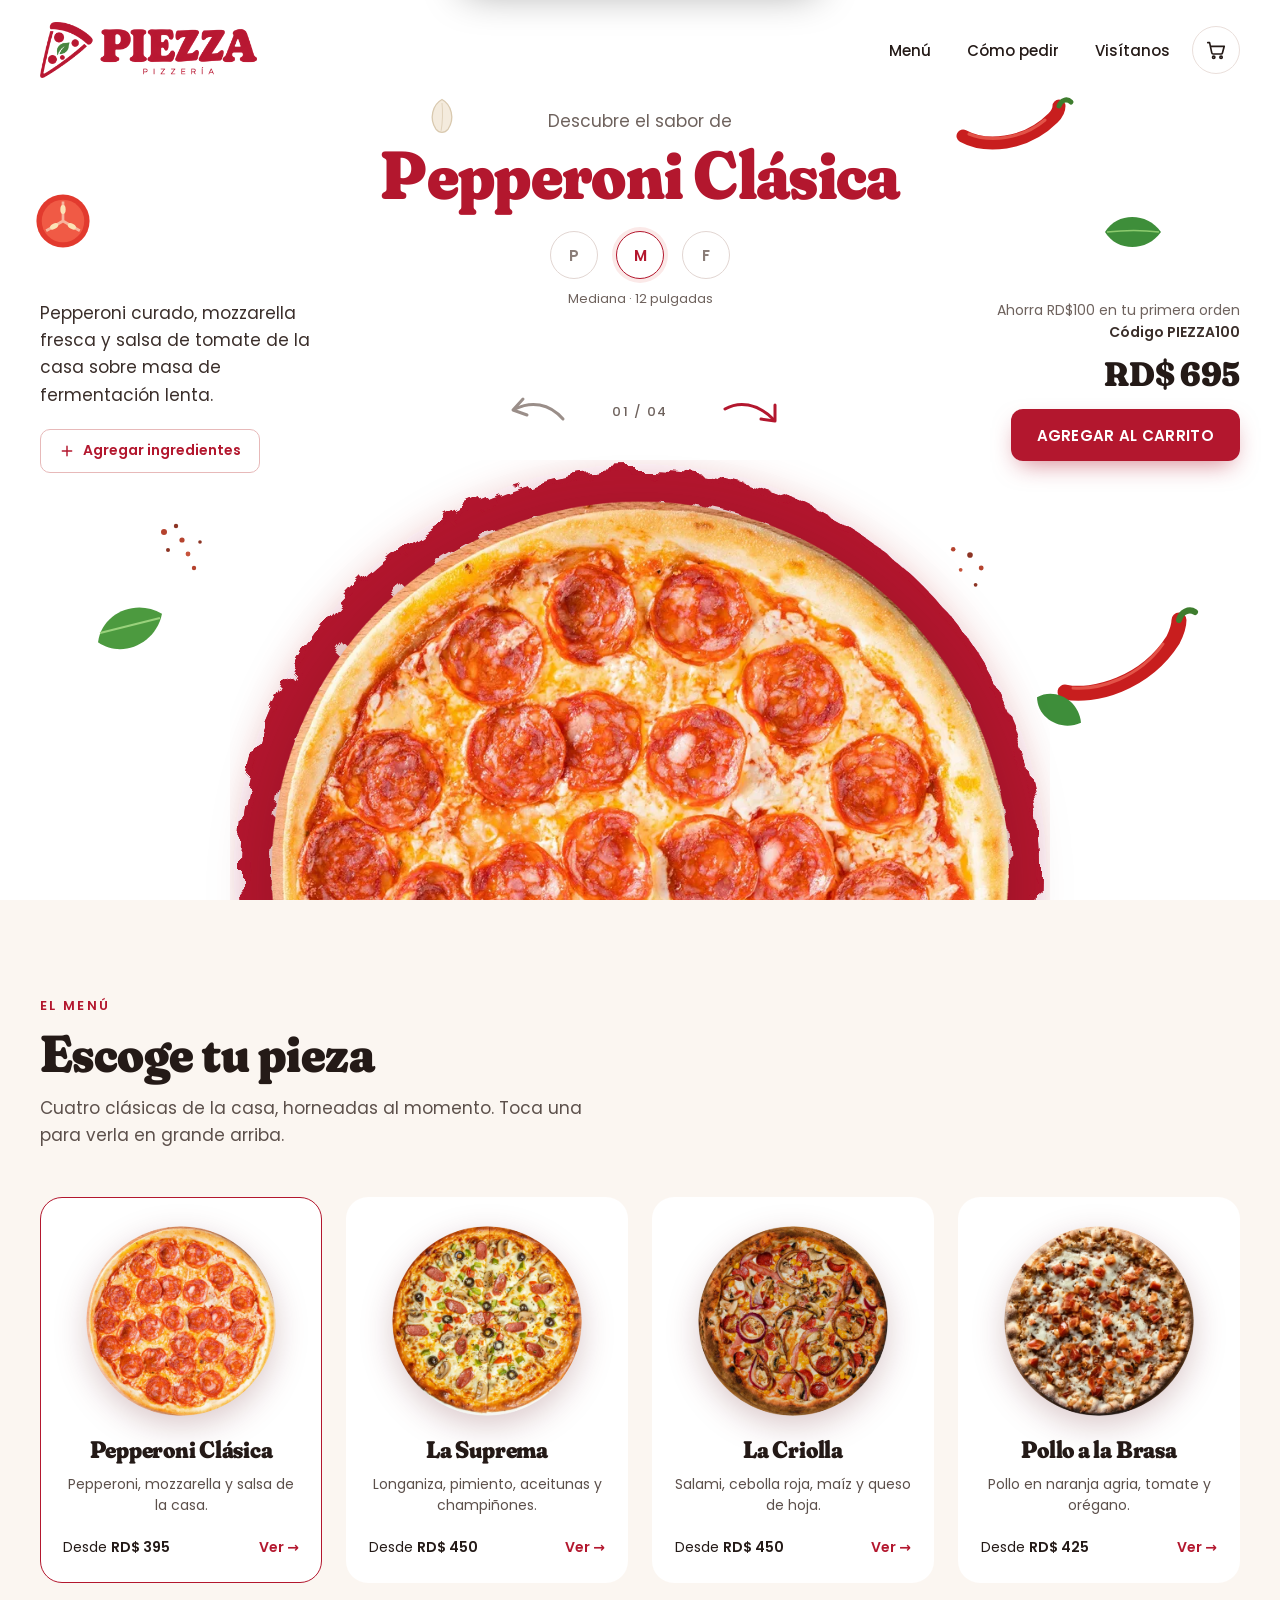
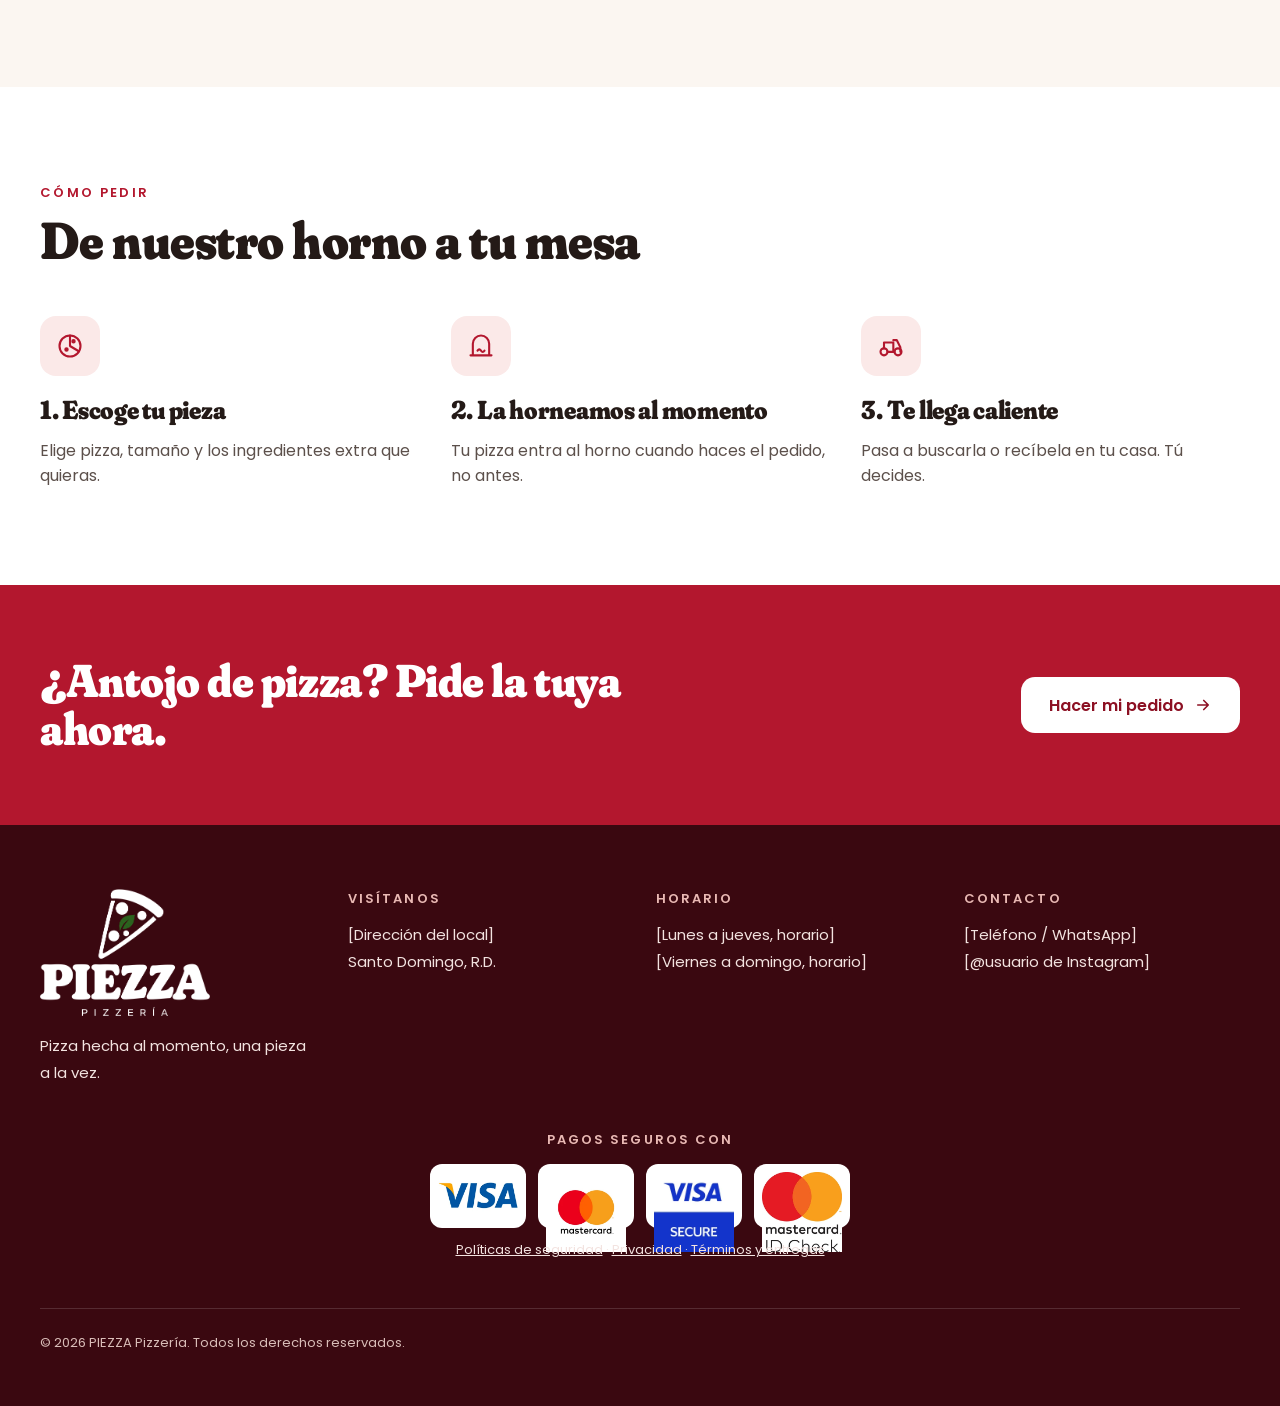
==== index.html @ 6c08af14 "Compra en línea con Pagar con Brinco, campos de AZUL, panel de ventas y páginas legales - La caja re" ====
<!doctype html>
<html lang="es">
<head>
<meta charset="utf-8">
<meta name="viewport" content="width=device-width, initial-scale=1, viewport-fit=cover">
<title>PIEZZA Pizzería — Santo Domingo</title>
<meta name="description" content="PIEZZA Pizzería: pizzas hechas al momento en Santo Domingo. Escoge tu pieza, tamaño e ingredientes y pide por WhatsApp.">
<meta name="theme-color" content="#B3172E">
<link rel="canonical" href="https://piezza.sandscap.com.do/">
<meta property="og:type" content="website">
<meta property="og:url" content="https://piezza.sandscap.com.do/">
<meta property="og:title" content="PIEZZA Pizzería">
<meta property="og:description" content="Pizza hecha al momento, una pieza a la vez.">
<meta property="og:image" content="https://piezza.sandscap.com.do/images/og.jpg">
<link rel="icon" type="image/png" href="images/favicon.png">
<link rel="apple-touch-icon" href="images/apple-touch-icon.png">
<link rel="preload" as="image" href="images/pepperoni.webp">
<link rel="preconnect" href="https://fonts.googleapis.com">
<link rel="preconnect" href="https://fonts.gstatic.com" crossorigin>
<link rel="stylesheet" href="https://fonts.googleapis.com/css2?family=Fraunces:opsz,wght,SOFT@9..144,700..900,100&family=Poppins:wght@400;500;600&display=swap">
<style>
:root{--red:#B3172E}
*{box-sizing:border-box}
html{scroll-behavior:smooth}
body{margin:0;background:#fff;font-family:Poppins,system-ui,sans-serif;color:#241A17;-webkit-font-smoothing:antialiased;overflow-x:hidden}
a{color:var(--red)}a:hover{color:#7E0E1F}
button{font-family:inherit}
:focus-visible{outline:3px solid #F2A43A;outline-offset:2px}
.disp{font-family:Fraunces,Georgia,serif;font-variation-settings:"SOFT" 100,"opsz" 144;font-weight:850;letter-spacing:-0.01em}
.wrap{max-width:1280px;margin:0 auto;padding:0 40px}
.sr{position:absolute;width:1px;height:1px;overflow:hidden;clip:rect(0 0 0 0)}

.nav{position:relative;z-index:6;display:flex;align-items:center;justify-content:space-between;gap:24px;padding:22px 40px;max-width:1360px;margin:0 auto}
.navlogo{height:56px;width:auto;display:block}
.navlinks{display:flex;align-items:center;gap:8px}
.navlink{color:#241A17;text-decoration:none;font-weight:500;font-size:15px;padding:12px 14px;border-radius:999px}
.navlink:hover{color:var(--red);background:#FBF1EE}
.cartbtn{position:relative;width:48px;height:48px;border-radius:999px;border:1px solid #EADFDB;background:#fff;display:grid;place-items:center;cursor:pointer;color:#241A17}
.cartbtn:hover{border-color:var(--red);color:var(--red)}
.badge{position:absolute;top:-4px;right:-4px;min-width:22px;height:22px;padding:0 6px;border-radius:999px;background:var(--red);color:#fff;font-size:12px;font-weight:600;display:grid;place-items:center}
.badge[hidden]{display:none}
.bump{animation:bump .35s ease}
@keyframes bump{40%{transform:scale(1.25)}}

.hero{position:relative;overflow:hidden;height:900px;background:#fff}
.hero-head{position:relative;z-index:4;text-align:center;padding-top:8px}
.kicker{margin:0;color:#6E625D;font-size:17px}
.title{margin:6px 0 0;font-size:68px;line-height:1.02;color:var(--red)}
.sizes{display:flex;justify-content:center;gap:18px;margin-top:22px}
.size{width:48px;height:48px;border-radius:999px;border:1.5px solid #E2D6D2;background:#fff;color:#8A7D78;font-weight:600;font-size:15px;cursor:pointer;transition:border-color .2s,color .2s,box-shadow .2s}
.size:hover{border-color:var(--red);color:var(--red)}
.size[aria-pressed="true"]{border-color:var(--red);color:var(--red);box-shadow:0 0 0 4px #FBE9E8}
.sizecap{margin:10px 0 0;font-size:13px;color:#6E625D}
.side{position:absolute;z-index:4;top:300px;width:300px}
.side.l{left:max(40px,calc(50% - 600px))}
.side.r{right:max(40px,calc(50% - 600px));text-align:right;display:flex;flex-direction:column;align-items:flex-end}
.desc{margin:0;font-size:17px;line-height:1.6;color:#3A2E2A}
.ghostbtn{margin-top:20px;display:inline-flex;align-items:center;gap:8px;height:44px;padding:0 18px;border-radius:10px;border:1.5px solid #E7B9B9;background:#fff;color:var(--red);font-weight:600;font-size:14px;cursor:pointer}
.ghostbtn:hover,.ghostbtn[aria-expanded="true"]{border-color:var(--red);background:#FFF7F6}
.chips{display:grid;grid-template-columns:repeat(2,max-content);gap:8px;margin-top:14px}
.chips[hidden]{display:none}
.chip{display:inline-flex;align-items:center;gap:6px;height:44px;padding:0 14px;border-radius:999px;border:1.5px solid #EADFDB;background:#fff;color:#3A2E2A;font-weight:500;font-size:13px;cursor:pointer}
.chip span{color:#6E625D}
.chip[aria-pressed="true"]{background:var(--red);border-color:var(--red);color:#fff}
.chip[aria-pressed="true"] span{color:#FFE3E3}
.promo{margin:0;font-size:14px;line-height:1.55;color:#6E625D}
.promo b{color:#3A2E2A;font-weight:600}
.price{margin:14px 0 0;font-size:34px;line-height:1;color:#241A17}
.addbtn{margin-top:18px;height:52px;padding:0 26px;border:0;border-radius:12px;background:var(--red);color:#fff;font-weight:600;font-size:15px;letter-spacing:.02em;cursor:pointer;box-shadow:0 10px 24px -8px rgba(179,23,46,.55);display:inline-flex;align-items:center;justify-content:center;gap:10px;transition:transform .15s,background .2s;min-width:220px}
.addbtn:hover{background:#9A1227;transform:translateY(-1px)}

/* one element at a time — never two layered */
.tx{transition:opacity .28s ease,transform .28s ease}
.tx.out{opacity:0;transform:translateY(-12px)}
.tx.pre{opacity:0;transform:translateY(12px);transition:none}

.stage{position:absolute;z-index:2;left:50%;bottom:0;width:820px;height:440px;transform:translateX(-50%)}
.arrows{position:absolute;z-index:5;left:50%;top:-74px;transform:translateX(-50%);display:flex;align-items:center;gap:150px}
.arrow{width:64px;height:48px;border:0;background:transparent;cursor:pointer;display:grid;place-items:center;border-radius:12px;color:#9A8E89}
.arrow.nx{color:var(--red)}
.arrow:hover{background:#FBF1EE;color:var(--red)}
.counter{position:absolute;left:50%;top:-58px;transform:translateX(-50%);margin:0;font-size:13px;letter-spacing:.12em;color:#6E625D;font-weight:500}
.wheel{position:absolute;left:0;top:0;width:820px;height:820px}
.pz{position:absolute;inset:0;transition:transform .55s cubic-bezier(.2,.85,.25,1)}
.pz.out{transition:transform .42s cubic-bezier(.55,0,.85,.35)}
.pz.out.r{transform:translateY(118%) rotate(-150deg)}
.pz.out.l{transform:translateY(118%) rotate(150deg)}
.pz.pre{transition:none}
.pz.pre.r{transform:translateY(118%) rotate(150deg)}
.pz.pre.l{transform:translateY(118%) rotate(-150deg)}
.ring{position:absolute;inset:0;width:100%;height:100%}
.pizza{position:absolute;left:4.88%;top:4.88%;width:90.24%;height:90.24%;border-radius:50%;animation:spin 90s linear infinite;filter:drop-shadow(0 18px 30px rgba(90,10,18,.28))}
@keyframes spin{to{transform:rotate(360deg)}}
.deco{position:absolute;z-index:1;pointer-events:none}

.menu{background:#FBF6F1;padding:96px 0 104px}
.eyebrow{margin:0;color:var(--red);font-weight:600;font-size:13px;letter-spacing:.18em;text-transform:uppercase}
.h2{margin:10px 0 0;font-size:52px;line-height:1.05;color:#241A17}
.lead{margin:14px 0 0;max-width:560px;font-size:17px;line-height:1.6;color:#5C504B}
.grid{display:grid;grid-template-columns:repeat(4,minmax(0,1fr));gap:24px;margin-top:48px}
.card{position:relative;display:flex;flex-direction:column;align-items:center;text-align:center;gap:10px;padding:28px 22px 24px;background:#fff;border-radius:22px;border:1.5px solid transparent;color:#241A17;cursor:pointer;font:inherit;transition:transform .25s,box-shadow .25s,border-color .25s}
.card:hover{transform:translateY(-4px);box-shadow:0 20px 40px -24px rgba(90,10,18,.35)}
.card[aria-current="true"]{border-color:var(--red)}
.card img{width:190px;height:190px;max-width:100%;border-radius:50%;filter:drop-shadow(0 10px 16px rgba(90,10,18,.22));transition:transform .6s cubic-bezier(.2,.85,.25,1)}
.card:hover img{transform:rotate(25deg)}
.cname{margin:10px 0 0;font-size:24px;line-height:1.15}
.cdesc{margin:0;font-size:14px;line-height:1.55;color:#5C504B}
.cfoot{margin-top:auto;padding-top:10px;display:flex;align-items:center;justify-content:space-between;width:100%;font-size:14px}
.cfoot b{font-weight:600}
.cgo{color:var(--red);font-weight:600}

.steps{padding:96px 0}
.stepgrid{display:grid;grid-template-columns:repeat(3,minmax(0,1fr));gap:32px;margin-top:48px}
.step{display:flex;flex-direction:column;gap:12px}
.sicon{width:60px;height:60px;border-radius:16px;background:#FBE9E8;color:var(--red);display:grid;place-items:center}
.sname{margin:6px 0 0;font-size:26px}
.stxt{margin:0;font-size:16px;line-height:1.6;color:#5C504B}

.band{background:var(--red);color:#fff;padding:72px 0}
.bandin{display:flex;align-items:center;justify-content:space-between;gap:32px;flex-wrap:wrap}
.bandt{margin:0;font-size:46px;line-height:1.05;max-width:640px}
.bandbtn{height:56px;padding:0 28px;border-radius:14px;background:#fff;color:#8C1023;font-weight:600;font-size:16px;display:inline-flex;align-items:center;gap:10px;text-decoration:none}
.bandbtn:hover{background:#FFF1EF;color:#8C1023}

.foot{background:#3A0810;color:#F3E3E0;padding:64px 0 40px}
.footgrid{display:grid;grid-template-columns:repeat(4,minmax(0,1fr));gap:32px}
.fh{margin:0 0 12px;font-size:13px;letter-spacing:.16em;text-transform:uppercase;color:#E9B9B4;font-weight:600}
.fp{margin:0;font-size:15px;line-height:1.8}
.foot a{color:#F3E3E0}.foot a:hover{color:#fff}
.legal{margin-top:48px;padding-top:24px;border-top:1px solid rgba(255,255,255,.14);font-size:13px;color:#D9BDB8}

/* cart drawer */
.scrim{position:fixed;inset:0;z-index:50;background:rgba(36,26,23,.45);opacity:0;pointer-events:none;transition:opacity .25s}
.drawer{position:fixed;z-index:51;top:0;right:0;height:100vh;height:100dvh;width:min(420px,100vw);background:#fff;display:flex;flex-direction:column;box-shadow:-20px 0 50px -20px rgba(36,26,23,.4);transform:translateX(105%);transition:transform .32s cubic-bezier(.2,.85,.25,1);visibility:hidden}
body.cart-open .scrim{opacity:1;pointer-events:auto}
body.cart-open .drawer{transform:none;visibility:visible}
body.cart-open{overflow:hidden}
.dhead{display:flex;align-items:center;justify-content:space-between;padding:22px 24px;border-bottom:1px solid #F0E6E2}
.dclose{width:44px;height:44px;border-radius:999px;border:1px solid #EADFDB;background:#fff;display:grid;place-items:center;cursor:pointer;color:#241A17}
.dclose:hover{border-color:var(--red);color:var(--red)}
.dempty{flex:1;display:flex;flex-direction:column;align-items:center;justify-content:center;gap:10px;text-align:center;padding:24px}
.dlist{flex:1;overflow-y:auto;padding:8px 24px}
.ditem{display:flex;gap:14px;align-items:flex-start;padding:16px 0;border-bottom:1px solid #F0E6E2}
.ditem img{width:72px;height:72px;border-radius:50%;flex:none}
.qty{display:inline-flex;align-items:center;border:1.5px solid #EADFDB;border-radius:999px}
.qty button{width:44px;height:40px;border:0;background:transparent;font-weight:600;font-size:18px;color:#241A17;cursor:pointer}
.qty button:hover{color:var(--red)}
.qty span{min-width:20px;text-align:center;font-weight:600}
.dfoot{padding:20px 24px calc(24px + env(safe-area-inset-bottom));border-top:1px solid #F0E6E2;display:flex;flex-direction:column;gap:14px}
.wabtn{height:54px;border-radius:12px;background:#1E8E4E;color:#fff;display:flex;align-items:center;justify-content:center;gap:10px;font-weight:600;font-size:16px;text-decoration:none}
.wabtn:hover{background:#177540;color:#fff}
.dclear{height:44px;border:0;background:transparent;color:#6E625D;font-weight:500;font-size:14px;cursor:pointer;text-decoration:underline}
.dclear:hover{color:var(--red)}
[hidden]{display:none !important}

@media (max-width:1100px){.side{width:250px}.title{font-size:56px}.arrows{gap:110px}}
@media (max-width:900px){
.nav{padding:16px 20px}.navlogo{height:44px}
.navlinks .navlink{display:none}
.wrap{padding:0 20px}
.hero{height:auto}
.title{font-size:44px}
.side{position:static;width:auto;max-width:520px;margin:28px auto 0;padding:0 20px;text-align:center}
.side.r{align-items:center;text-align:center}
.chips{justify-content:center}
.stage{position:relative;left:auto;transform:none;margin:96px auto 0;width:min(820px,100vw);height:calc(min(820px,100vw) / 2)}
.wheel{width:min(820px,100vw);height:min(820px,100vw)}
.arrows{gap:90px;top:-70px}
.deco.hide-sm{display:none}
.grid{grid-template-columns:repeat(2,minmax(0,1fr))}
.stepgrid{grid-template-columns:minmax(0,1fr)}
.footgrid{grid-template-columns:repeat(2,minmax(0,1fr))}
.h2{font-size:40px}.bandt{font-size:34px}
}
@media (max-width:560px){.grid,.footgrid{grid-template-columns:minmax(0,1fr)}.title{font-size:38px}}
/* Phone menu + hero order: name, sizes, whole pizza, then description and price */
.menubtn{display:none}
@media (max-width:900px){
.menubtn{display:grid;place-items:center;width:48px;height:48px;border-radius:999px;border:1px solid #EADFDB;background:#fff;color:#241A17;cursor:pointer}
.menubtn:hover{border-color:var(--red);color:var(--red)}
.navlinks{gap:10px}
.mnav{position:absolute;left:16px;right:16px;top:calc(100% - 4px);z-index:20;background:#fff;border:1px solid #EADFDB;border-radius:18px;box-shadow:0 18px 40px rgba(90,10,18,.16);padding:8px;display:flex;flex-direction:column}
.mnav a{display:flex;align-items:center;min-height:52px;padding:0 16px;border-radius:12px;color:#241A17;text-decoration:none;font-weight:500;font-size:17px}
.mnav a:hover{background:#FBF1EE;color:var(--red)}
.hero{display:flex;flex-direction:column;padding-bottom:40px}
.nav{order:0;position:relative}
.hero-head{order:1}
.stage{order:2;width:min(440px,calc(100vw - 32px));height:auto;margin:84px auto 0}
.stage .wheel{position:relative;left:auto;top:auto;transform:none;width:100%;height:auto;aspect-ratio:1/1;overflow:hidden;border-radius:50%}
.side.l{order:3}
.side.r{order:4;margin-top:18px}
.addbtn,.ghostbtn{width:100%;max-width:360px;min-height:52px;justify-content:center}
.size{width:52px;height:52px}
}
@media (prefers-reduced-motion:reduce){.pizza{animation:none}.pz,.tx,.drawer,.scrim{transition:none}}
</style>
<script src="/track.js"></script>
<link rel="stylesheet" href="/checkout.css">
<style>
.paysafe{margin-top:44px}
.paybadges{display:flex;justify-content:center;flex-wrap:wrap;gap:12px}
.paybadges span{width:96px;height:64px;background:#fff;border-radius:12px;display:grid;place-items:center;padding:8px}
.paybadges img{max-width:100%;max-height:100%;width:auto;height:auto;object-fit:contain}
</style>
</head>
<body>

<section id="inicio" class="hero" aria-label="Pizza destacada">
<header class="nav">
<a href="#inicio"><img class="navlogo" src="images/piezza-horizontal.png" alt="PIEZZA Pizzería, inicio" width="216" height="56"></a>
<nav class="navlinks" aria-label="Principal">
<a class="navlink" href="#menu">Menú</a>
<a class="navlink" href="#como">Cómo pedir</a>
<a class="navlink" href="#visitanos">Visítanos</a>
<button class="cartbtn" id="cartBtn" type="button" aria-label="Abrir carrito, 0 artículos" aria-controls="drawer" aria-expanded="false">
<svg width="22" height="22" viewBox="0 0 24 24" fill="none" stroke="currentColor" stroke-width="1.8" stroke-linecap="round" stroke-linejoin="round" aria-hidden="true"><path d="M3 4h2l2.4 11.2a1.5 1.5 0 0 0 1.5 1.2h8.6a1.5 1.5 0 0 0 1.5-1.1L21 8H6.2"/><circle cx="9.5" cy="20" r="1.3"/><circle cx="17.5" cy="20" r="1.3"/></svg>
<span class="badge" id="badge" hidden>0</span>
</button>
<button class="menubtn" id="menuBtn" type="button" aria-label="Abrir menú" aria-expanded="false" aria-controls="mnav">
<svg id="menuIco" width="22" height="22" viewBox="0 0 24 24" fill="none" stroke="currentColor" stroke-width="2" stroke-linecap="round" aria-hidden="true"><path d="M4 7h16M4 12h16M4 17h16"/></svg>
</button>
</nav>
<nav class="mnav" id="mnav" aria-label="Menú del celular" hidden>
<a href="#menu">Menú</a>
<a href="#como">Cómo pedir</a>
<a href="#visitanos">Visítanos</a>
</nav>
</header>

<svg class="deco hide-sm" style="left:2.5%;top:190px;width:62px;height:62px" viewBox="0 0 70 70" aria-hidden="true"><circle cx="35" cy="35" r="30" fill="#E23A2E"/><circle cx="35" cy="35" r="24" fill="#F05A45"/><path d="M35 35 L35 13 M35 35 L54 46 M35 35 L16 46" stroke="#F7B59E" stroke-width="3"/><ellipse cx="35" cy="22" rx="3" ry="5" fill="#FBE3B6"/><ellipse cx="45" cy="41" rx="3" ry="5" fill="#FBE3B6" transform="rotate(120 45 41)"/><ellipse cx="25" cy="41" rx="3" ry="5" fill="#FBE3B6" transform="rotate(240 25 41)"/></svg>
<svg class="deco hide-sm" style="left:33%;top:96px;width:40px;height:40px" viewBox="0 0 46 46" aria-hidden="true"><path d="M23 4 C34 10 38 26 30 38 C26 43 20 43 16 38 C8 26 12 10 23 4 Z" fill="#F4EBDD" stroke="#D9C9AF" stroke-width="1.5"/><path d="M23 8 C24 18 24 28 22 40" stroke="#E1D3BC" stroke-width="1.2" fill="none"/></svg>
<svg class="deco hide-sm" style="right:16%;top:96px;width:120px;height:60px" viewBox="0 0 120 60" aria-hidden="true"><path d="M8 40 C30 52 70 50 98 22 C102 18 104 14 104 10" stroke="#C81E1E" stroke-width="13" stroke-linecap="round" fill="none"/><path d="M14 38 C34 46 66 44 90 24" stroke="#F06A5A" stroke-width="3" stroke-linecap="round" fill="none" opacity=".7"/><path d="M104 10 C106 4 112 2 116 6" stroke="#3E7D2E" stroke-width="5" stroke-linecap="round" fill="none"/></svg>
<svg class="deco hide-sm" style="right:9%;top:210px;width:64px;height:44px" viewBox="0 0 64 44" aria-hidden="true"><path d="M4 22 C16 2 46 2 60 22 C46 42 16 42 4 22 Z" fill="#3E8E3A"/><path d="M6 22 C24 20 42 20 58 22" stroke="#8CCB6E" stroke-width="1.6" fill="none"/></svg>
<svg class="deco hide-sm" style="left:7%;top:600px;width:80px;height:56px" viewBox="0 0 64 44" aria-hidden="true"><path d="M4 22 C16 2 46 2 60 22 C46 42 16 42 4 22 Z" fill="#4C9A3F" transform="rotate(-24 32 22)"/><path d="M8 26 C24 22 40 18 56 14" stroke="#9AD27C" stroke-width="1.6" fill="none"/></svg>
<svg class="deco hide-sm" style="left:12%;top:520px;width:60px;height:60px" viewBox="0 0 60 60" aria-hidden="true"><circle cx="10" cy="12" r="3" fill="#B5432E"/><circle cx="22" cy="6" r="2.2" fill="#8C3424"/><circle cx="28" cy="20" r="2.6" fill="#B5432E"/><circle cx="14" cy="30" r="2" fill="#8C3424"/><circle cx="34" cy="34" r="2.4" fill="#C7533B"/><circle cx="46" cy="22" r="1.8" fill="#8C3424"/><circle cx="40" cy="48" r="2.2" fill="#B5432E"/></svg>
<svg class="deco hide-sm" style="right:6%;top:600px;width:150px;height:110px" viewBox="0 0 150 110" aria-hidden="true"><path d="M12 92 C40 98 92 84 120 40 C124 32 126 26 126 20" stroke="#C81E1E" stroke-width="15" stroke-linecap="round" fill="none"/><path d="M20 88 C46 90 86 78 110 44" stroke="#F06A5A" stroke-width="3" stroke-linecap="round" fill="none" opacity=".7"/><path d="M126 20 C128 12 136 8 142 12" stroke="#3E7D2E" stroke-width="6" stroke-linecap="round" fill="none"/></svg>
<svg class="deco hide-sm" style="right:15%;top:690px;width:58px;height:40px" viewBox="0 0 64 44" aria-hidden="true"><path d="M4 22 C16 2 46 2 60 22 C46 42 16 42 4 22 Z" fill="#3E8E3A" transform="rotate(30 32 22)"/></svg>
<svg class="deco hide-sm" style="right:22%;top:540px;width:56px;height:56px" viewBox="0 0 60 60" aria-hidden="true"><circle cx="12" cy="10" r="2.4" fill="#B5432E"/><circle cx="30" cy="16" r="3" fill="#8C3424"/><circle cx="20" cy="32" r="2" fill="#C7533B"/><circle cx="42" cy="30" r="2.6" fill="#B5432E"/><circle cx="36" cy="48" r="2" fill="#8C3424"/></svg>

<div class="hero-head">
<div class="tx" data-tx>
<p class="kicker">Descubre el sabor de</p>
<h1 class="title disp" id="pzName">Pepperoni Clásica</h1>
</div>
<div class="sizes" role="group" aria-label="Tamaño" id="sizes"></div>
<p class="sizecap" id="sizeCap">Mediana · 12 pulgadas</p>
</div>

<div class="side l">
<div class="tx" data-tx><p class="desc" id="pzDesc"></p></div>
<button class="ghostbtn" id="extrasBtn" type="button" aria-expanded="false" aria-controls="chips">
<svg width="16" height="16" viewBox="0 0 24 24" fill="none" stroke="currentColor" stroke-width="2.2" stroke-linecap="round" aria-hidden="true"><path d="M12 5v14M5 12h14"/></svg>
Agregar ingredientes
</button>
<div class="chips" id="chips" hidden></div>
</div>

<div class="side r">
<div class="tx" data-tx><p class="promo"><span id="pzPromo"></span><br><b>Código <span id="pzCode"></span></b></p></div>
<p class="price disp" id="price" aria-live="polite">RD$ 695</p>
<button class="addbtn" id="addBtn" type="button">AGREGAR AL CARRITO</button>
</div>

<div class="stage">
<div class="arrows">
<button class="arrow" id="prevBtn" type="button" aria-label="Pizza anterior"><svg width="60" height="34" viewBox="0 0 60 34" fill="none" aria-hidden="true"><path d="M56 26 C42 10 24 8 8 16" stroke="currentColor" stroke-width="3" stroke-linecap="round"/><path d="M16 6 L6 17 L20 22" stroke="currentColor" stroke-width="3" stroke-linecap="round" stroke-linejoin="round"/></svg></button>
<button class="arrow nx" id="nextBtn" type="button" aria-label="Pizza siguiente"><svg width="60" height="34" viewBox="0 0 60 34" fill="none" aria-hidden="true"><path d="M4 16 C18 8 36 10 52 26" stroke="currentColor" stroke-width="3" stroke-linecap="round"/><path d="M54 12 L54 28 L40 26" stroke="currentColor" stroke-width="3" stroke-linecap="round" stroke-linejoin="round"/></svg></button>
</div>
<p class="counter" id="counter" aria-live="polite">01 / 04</p>
<div class="wheel">
<div class="pz" id="pz">
<svg class="ring" viewBox="0 0 820 820" aria-hidden="true">
<defs>
<filter id="brush" x="-10%" y="-10%" width="120%" height="120%"><feTurbulence type="fractalNoise" baseFrequency="0.035" numOctaves="3" seed="7"/><feDisplacementMap in="SourceGraphic" scale="22"/></filter>
<filter id="glow" x="-20%" y="-20%" width="140%" height="140%"><feGaussianBlur stdDeviation="22"/></filter>
</defs>
<circle cx="410" cy="410" r="372" fill="none" stroke="#B3172E" stroke-opacity=".28" stroke-width="40" filter="url(#glow)"/>
<circle cx="410" cy="410" r="384" fill="none" stroke="#B3172E" stroke-width="34" filter="url(#brush)"/>
<circle cx="410" cy="410" r="398" fill="none" stroke="#B3172E" stroke-width="6" stroke-dasharray="40 26 120 30 70 22" filter="url(#brush)" opacity=".85"/>
</svg>
<img class="pizza" id="pzImg" src="images/pepperoni.webp" alt="" width="900" height="900" fetchpriority="high">
</div>
</div>
</div>
</section>

<section id="menu" class="menu" aria-labelledby="menu-h">
<div class="wrap">
<p class="eyebrow">El menú</p>
<h2 id="menu-h" class="h2 disp">Escoge tu pieza</h2>
<p class="lead">Cuatro clásicas de la casa, horneadas al momento. Toca una para verla en grande arriba.</p>
<div class="grid" id="cards"></div>
</div>
</section>

<section id="como" class="steps" aria-labelledby="como-h">
<div class="wrap">
<p class="eyebrow">Cómo pedir</p>
<h2 id="como-h" class="h2 disp">De nuestro horno a tu mesa</h2>
<div class="stepgrid">
<div class="step"><div class="sicon"><svg width="28" height="28" viewBox="0 0 24 24" fill="none" stroke="currentColor" stroke-width="1.8" stroke-linecap="round" stroke-linejoin="round" aria-hidden="true"><circle cx="12" cy="12" r="9"/><path d="M12 12 L12 3 M12 12 L19.5 16.5"/><circle cx="9" cy="15" r="1"/><circle cx="15" cy="8" r="1"/></svg></div><h3 class="sname disp">1. Escoge tu pieza</h3><p class="stxt">Elige pizza, tamaño y los ingredientes extra que quieras.</p></div>
<div class="step"><div class="sicon"><svg width="28" height="28" viewBox="0 0 24 24" fill="none" stroke="currentColor" stroke-width="1.8" stroke-linecap="round" stroke-linejoin="round" aria-hidden="true"><path d="M3 20h18M5 20V10a7 7 0 0 1 14 0v10"/><path d="M9 16c1-1.5 2-1.5 3 0s2 1.5 3 0"/></svg></div><h3 class="sname disp">2. La horneamos al momento</h3><p class="stxt">Tu pizza entra al horno cuando haces el pedido, no antes.</p></div>
<div class="step"><div class="sicon"><svg width="28" height="28" viewBox="0 0 24 24" fill="none" stroke="currentColor" stroke-width="1.8" stroke-linecap="round" stroke-linejoin="round" aria-hidden="true"><circle cx="6" cy="17" r="3"/><circle cx="18" cy="17" r="3"/><path d="M9 17h6M14 7h3l3 6v4M6 14V9h8v8"/></svg></div><h3 class="sname disp">3. Te llega caliente</h3><p class="stxt">Pasa a buscarla o recíbela en tu casa. Tú decides.</p></div>
</div>
</div>
</section>

<section class="band" aria-label="Pedir ahora">
<div class="wrap bandin">
<h2 class="bandt disp">¿Antojo de pizza? Pide la tuya ahora.</h2>
<a class="bandbtn" href="#inicio">Hacer mi pedido <svg width="18" height="18" viewBox="0 0 24 24" fill="none" stroke="currentColor" stroke-width="2.2" stroke-linecap="round" stroke-linejoin="round" aria-hidden="true"><path d="M5 12h14M13 6l6 6-6 6"/></svg></a>
</div>
</section>

<footer id="visitanos" class="foot">
<div class="wrap">
<div class="footgrid">
<div><img src="images/piezza-logo-white.png" alt="PIEZZA Pizzería" width="170" height="127" style="display:block;height:auto"><p class="fp" style="margin-top:16px">Pizza hecha al momento, una pieza a la vez.</p></div>
<div><p class="fh">Visítanos</p><p class="fp">[Dirección del local]<br>Santo Domingo, R.D.</p></div>
<div><p class="fh">Horario</p><p class="fp">[Lunes a jueves, horario]<br>[Viernes a domingo, horario]</p></div>
<div><p class="fh">Contacto</p><p class="fp">[Teléfono / WhatsApp]<br>[@usuario de Instagram]</p></div>
</div>
<div class="paysafe">
<p class="fh" style="text-align:center;margin:0 0 14px">Pagos seguros con</p>
<div class="paybadges">
<span><img src="images/pagos/visa.webp" alt="Visa" width="300" height="169"></span>
<span><img src="images/pagos/mastercard.webp" alt="Mastercard" width="300" height="300"></span>
<span><img src="images/pagos/visa-secure.webp" alt="Visa Secure" width="198" height="198"></span>
<span><img src="images/pagos/mastercard-id-check.webp" alt="Mastercard ID Check" width="299" height="300"></span>
</div>
<p style="text-align:center;margin:12px 0 0;font-size:13px"><a href="/seguridad/">Políticas de seguridad</a> · <a href="/privacidad/">Privacidad</a> · <a href="/terminos/">Términos y entregas</a></p>
</div>
<p class="legal">© 2026 PIEZZA Pizzería. Todos los derechos reservados.</p>
</div>
</footer>

<div class="scrim" id="scrim"></div>
<aside class="drawer" id="drawer" role="dialog" aria-modal="true" aria-labelledby="drawer-h">
<div class="dhead">
<h2 class="disp" id="drawer-h" style="margin:0;font-size:30px">Tu carrito</h2>
<button class="dclose" id="closeBtn" type="button" aria-label="Cerrar carrito"><svg width="20" height="20" viewBox="0 0 24 24" fill="none" stroke="currentColor" stroke-width="2.2" stroke-linecap="round" aria-hidden="true"><path d="M6 6l12 12M18 6L6 18"/></svg></button>
</div>
<div class="dempty" id="dEmpty">
<svg width="56" height="56" viewBox="0 0 24 24" fill="none" stroke="#C9B9B3" stroke-width="1.4" stroke-linecap="round" stroke-linejoin="round" aria-hidden="true"><path d="M3 4h2l2.4 11.2a1.5 1.5 0 0 0 1.5 1.2h8.6a1.5 1.5 0 0 0 1.5-1.1L21 8H6.2"/><circle cx="9.5" cy="20" r="1.3"/><circle cx="17.5" cy="20" r="1.3"/></svg>
<p style="margin:0;font-size:17px;font-weight:600">Tu carrito está vacío</p>
<p style="margin:0;font-size:14px;color:#6E625D">Escoge una pizza y dale a "Agregar al carrito".</p>
<button class="addbtn" type="button" data-close>VER PIZZAS</button>
</div>
<div class="dlist" id="dList" hidden></div>
<div class="dfoot" id="dFoot" hidden>
<div style="display:flex;justify-content:space-between;align-items:baseline"><span style="font-size:15px;color:#5C504B">Total</span><span class="disp" style="font-size:32px" id="dTotal">RD$ 0</span></div>
<button class="wabtn" id="goCheckout" type="button" style="background:var(--red);border:0;cursor:pointer;font-family:inherit">
Finalizar pedido
<svg width="18" height="18" viewBox="0 0 24 24" fill="none" stroke="currentColor" stroke-width="2.2" stroke-linecap="round" stroke-linejoin="round" aria-hidden="true"><path d="M5 12h14M13 6l6 6-6 6"/></svg>
</button>
<button class="dclear" id="clearBtn" type="button">Vaciar carrito</button>
</div>
</aside>

<script>
(function(){
  var PZ = [
    {name:'Pepperoni Clásica', img:'images/pepperoni.webp', alt:'Pizza de pepperoni vista desde arriba',
     desc:'Pepperoni curado, mozzarella fresca y salsa de tomate de la casa sobre masa de fermentación lenta.',
     short:'Pepperoni, mozzarella y salsa de la casa.', promo:'Ahorra RD$100 en tu primera orden', code:'PIEZZA100', prices:[395,695,995]},
    {name:'La Suprema', img:'images/suprema.webp', alt:'Pizza suprema con aceitunas, pimiento y champiñones',
     desc:'Longaniza, pimiento verde, aceitunas negras, champiñones y mozzarella gratinada.',
     short:'Longaniza, pimiento, aceitunas y champiñones.', promo:'Martes de 2x1 en tamaño mediano', code:'MARTES2X1', prices:[450,795,1095]},
    {name:'La Criolla', img:'images/criolla.webp', alt:'Pizza con salami, cebolla roja y maíz',
     desc:'Salami dominicano, cebolla roja, maíz dulce, jamón y un toque de queso de hoja.',
     short:'Salami, cebolla roja, maíz y queso de hoja.', promo:'Lleva una Criolla familiar y el refresco va por la casa', code:'CRIOLLA', prices:[450,795,1095]},
    {name:'Pollo a la Brasa', img:'images/pollo.webp', alt:'Pizza de pollo con tomate',
     desc:'Pollo marinado en naranja agria, tomate, cebolla y orégano dominicano.',
     short:'Pollo en naranja agria, tomate y orégano.', promo:'RD$80 de descuento pidiendo por la web', code:'WEB80', prices:[425,750,1050]}
  ];
  var SIZES = [{s:'P',label:'Personal',cap:'Personal · 8 pulgadas'},{s:'M',label:'Mediana',cap:'Mediana · 12 pulgadas'},{s:'F',label:'Familiar',cap:'Familiar · 16 pulgadas'}];
  var EXTRAS = [{id:'queso',name:'Extra queso',price:75},{id:'champ',name:'Champiñones',price:60},{id:'jala',name:'Jalapeño',price:50},{id:'toci',name:'Tocineta',price:90}];

  var st = {i:0, size:1, ex:{}, cart:[], busy:false};
  try { var saved = JSON.parse(localStorage.getItem('piezza-cart')||'[]'); if (Array.isArray(saved)) st.cart = saved; } catch(e){}

  var $ = function(id){ return document.getElementById(id); };
  var fmt = function(n){ return 'RD$ ' + n.toLocaleString('es-DO'); };
  var esc = function(s){ return String(s).replace(/[&<>"]/g, function(c){ return {'&':'&amp;','<':'&lt;','>':'&gt;','"':'&quot;'}[c]; }); };
  var reduce = window.matchMedia && matchMedia('(prefers-reduced-motion: reduce)').matches;
  // preload all pizzas so swaps never show a blank frame
  PZ.forEach(function(p){ var im = new Image(); im.src = p.img; });

  function extrasSum(){ return EXTRAS.reduce(function(a,e){ return a + (st.ex[e.id] ? e.price : 0); }, 0); }
  function unitPrice(){ return PZ[st.i].prices[st.size] + extrasSum(); }

  function renderPizzaText(){
    var p = PZ[st.i];
    $('pzName').textContent = p.name;
    $('pzDesc').textContent = p.desc;
    $('pzPromo').textContent = p.promo;
    $('pzCode').textContent = p.code;
    $('pzImg').src = p.img; $('pzImg').alt = p.alt;
    $('counter').textContent = String(st.i+1).padStart(2,'0') + ' / ' + String(PZ.length).padStart(2,'0');
    document.querySelectorAll('.card').forEach(function(c,j){ c.setAttribute('aria-current', j===st.i ? 'true' : 'false'); });
  }
  function renderPrice(){ $('price').textContent = fmt(unitPrice()); }
  function renderSizes(){
    $('sizes').innerHTML = SIZES.map(function(z,k){
      return '<button class="size" type="button" data-size="'+k+'" aria-label="'+z.label+'" aria-pressed="'+(k===st.size)+'">'+z.s+'</button>';
    }).join('');
    $('sizeCap').textContent = SIZES[st.size].cap;
  }
  function renderChips(){
    $('chips').innerHTML = EXTRAS.map(function(e){
      return '<button class="chip" type="button" data-ex="'+e.id+'" aria-pressed="'+(!!st.ex[e.id])+'">'+e.name+' <span>+RD$ '+e.price+'</span></button>';
    }).join('');
  }
  function renderCards(){
    $('cards').innerHTML = PZ.map(function(p,j){
      return '<button class="card" type="button" data-pick="'+j+'" aria-current="'+(j===st.i)+'">'+
        '<img src="'+p.img+'" alt="'+esc(p.alt)+'" width="190" height="190" loading="lazy">'+
        '<h3 class="cname disp">'+esc(p.name)+'</h3><p class="cdesc">'+esc(p.short)+'</p>'+
        '<span class="cfoot"><span>Desde <b>'+fmt(p.prices[0])+'</b></span><span class="cgo">Ver →</span></span></button>';
    }).join('');
  }

  function goTo(target, dir){
    if (st.busy || target === st.i) return;
    var tx = document.querySelectorAll('[data-tx]'), pz = $('pz'), side = dir > 0 ? 'r' : 'l';
    if (reduce){ st.i = target; renderPizzaText(); renderPrice(); return; }
    st.busy = true;
    tx.forEach(function(el){ el.classList.add('out'); });
    pz.classList.remove('l','r'); pz.classList.add('out', side);
    setTimeout(function(){
      st.i = target; renderPizzaText(); renderPrice();
      tx.forEach(function(el){ el.classList.remove('out'); el.classList.add('pre'); });
      pz.classList.remove('out'); pz.classList.add('pre');
      void pz.offsetWidth; // fuerza el punto de partida antes de entrar
      tx.forEach(function(el){ el.classList.remove('pre'); });
      pz.classList.remove('pre');
      setTimeout(function(){ pz.classList.remove('l','r'); st.busy = false; }, 560);
    }, 430);
  }
  function step(d){ goTo((st.i + d + PZ.length) % PZ.length, d); }

  // ---- carrito ----
  function save(){ try { localStorage.setItem('piezza-cart', JSON.stringify(st.cart)); } catch(e){} }
  function renderCart(){
    var count = st.cart.reduce(function(a,c){ return a + c.qty; }, 0);
    var total = st.cart.reduce(function(a,c){ return a + c.qty*c.unit; }, 0);
    var b = $('badge'); b.textContent = count; b.hidden = count === 0;
    $('cartBtn').setAttribute('aria-label', 'Abrir carrito, ' + count + (count === 1 ? ' artículo' : ' artículos'));
    var empty = st.cart.length === 0;
    $('dEmpty').hidden = !empty; $('dList').hidden = empty; $('dFoot').hidden = empty;
    $('dList').innerHTML = st.cart.map(function(c){
      return '<div class="ditem"><img src="'+c.img+'" alt=""><div style="flex:1 1 auto;min-width:0;display:flex;flex-direction:column;gap:4px">'+
        '<p style="margin:0;font-weight:600;font-size:15px">'+esc(c.name)+'</p><p style="margin:0;font-size:13px;color:#6E625D">'+esc(c.detail)+'</p>'+
        '<div style="display:flex;align-items:center;justify-content:space-between;gap:8px;margin-top:6px">'+
        '<div class="qty"><button type="button" data-q="-1" data-key="'+c.key+'" aria-label="Quitar uno">−</button><span>'+c.qty+'</span>'+
        '<button type="button" data-q="1" data-key="'+c.key+'" aria-label="Agregar uno">+</button></div>'+
        '<span style="font-weight:600">'+fmt(c.unit*c.qty)+'</span></div></div></div>';
    }).join('');
    $('dTotal').textContent = fmt(total);
  }
  // La caja (checkout.js) usa esto para leer el pedido y vaciarlo al confirmar el pago
  window.PZCart = {
    items: function(){ return st.cart.map(function(c){ return {name:c.name, detail:c.detail, qty:c.qty, unit:c.unit, img:c.img}; }); },
    total: function(){ return st.cart.reduce(function(a,c){ return a + c.qty*c.unit; }, 0); },
    clear: function(){ st.cart = []; save(); renderCart(); },
    close: function(){ closeCart(); },
    fmt: fmt
  };
  function addToCart(){
    var ids = EXTRAS.filter(function(e){ return st.ex[e.id]; });
    var key = st.i + '-' + st.size + '-' + ids.map(function(e){ return e.id; }).join('.');
    var found = st.cart.filter(function(c){ return c.key === key; })[0];
    if (found) found.qty++;
    else st.cart.push({key:key, name:PZ[st.i].name, img:PZ[st.i].img, qty:1, unit:unitPrice(),
      detail: SIZES[st.size].label + (ids.length ? ' · ' + ids.map(function(e){ return e.name; }).join(', ') : '')});
    save(); renderCart();
    if (window.pzTrack) pzTrack('carrito', { pizza: PZ[st.i].name, total: unitPrice() });
    var btn = $('addBtn'); btn.textContent = '✓ ¡AGREGADA!';
    clearTimeout(addToCart.t); addToCart.t = setTimeout(function(){ btn.textContent = 'AGREGAR AL CARRITO'; }, 1400);
    var badge = $('badge'); badge.classList.remove('bump'); void badge.offsetWidth; badge.classList.add('bump');
  }
  var lastFocus = null;
  function openCart(){ lastFocus = document.activeElement; document.body.classList.add('cart-open'); $('cartBtn').setAttribute('aria-expanded','true'); setTimeout(function(){ $('closeBtn').focus(); }, 50); }
  function closeCart(){ document.body.classList.remove('cart-open'); $('cartBtn').setAttribute('aria-expanded','false'); if (lastFocus) lastFocus.focus(); }

  // ---- eventos ----
  $('prevBtn').addEventListener('click', function(){ step(-1); });
  $('nextBtn').addEventListener('click', function(){ step(1); });
  $('sizes').addEventListener('click', function(e){ var b = e.target.closest('[data-size]'); if (!b) return; st.size = +b.dataset.size; renderSizes(); renderPrice(); });
  $('extrasBtn').addEventListener('click', function(){ var c = $('chips'); c.hidden = !c.hidden; this.setAttribute('aria-expanded', String(!c.hidden)); });
  $('chips').addEventListener('click', function(e){ var b = e.target.closest('[data-ex]'); if (!b) return; st.ex[b.dataset.ex] = !st.ex[b.dataset.ex]; renderChips(); renderPrice(); });
  $('cards').addEventListener('click', function(e){
    var b = e.target.closest('[data-pick]'); if (!b) return; var j = +b.dataset.pick;
    document.getElementById('inicio').scrollIntoView({behavior: reduce ? 'auto' : 'smooth'});
    setTimeout(function(){ goTo(j, j > st.i ? 1 : -1); }, reduce ? 0 : 450);
  });
  $('addBtn').addEventListener('click', addToCart);
  $('cartBtn').addEventListener('click', openCart);
  $('closeBtn').addEventListener('click', closeCart);
  $('scrim').addEventListener('click', closeCart);
  document.querySelector('[data-close]').addEventListener('click', closeCart);
  document.addEventListener('keydown', function(e){ if (e.key === 'Escape' && document.body.classList.contains('cart-open')) closeCart(); });
  $('dList').addEventListener('click', function(e){
    var b = e.target.closest('[data-q]'); if (!b) return;
    st.cart = st.cart.map(function(c){ if (c.key === b.dataset.key) c.qty += +b.dataset.q; return c; }).filter(function(c){ return c.qty > 0; });
    save(); renderCart();
  });
  $('clearBtn').addEventListener('click', function(){ st.cart = []; save(); renderCart(); });
  // deslizar sobre la pizza en el celular
  var sx = null;
  $('pz').addEventListener('touchstart', function(e){ sx = e.touches[0].clientX; }, {passive:true});
  $('pz').addEventListener('touchend', function(e){ if (sx === null) return; var dx = e.changedTouches[0].clientX - sx; if (Math.abs(dx) > 40) step(dx < 0 ? 1 : -1); sx = null; });

  renderSizes(); renderChips(); renderCards(); renderPizzaText(); renderPrice(); renderCart();
})();
</script>
<script>
(function(){
  var b=document.getElementById('menuBtn'), m=document.getElementById('mnav'), ico=document.getElementById('menuIco');
  if(!b||!m) return;
  function set(open){ m.hidden=!open; b.setAttribute('aria-expanded',open?'true':'false'); b.setAttribute('aria-label',open?'Cerrar menú':'Abrir menú');
    ico.innerHTML=open?'<path d="M6 6l12 12M18 6L6 18"/>':'<path d="M4 7h16M4 12h16M4 17h16"/>'; }
  b.addEventListener('click',function(e){ e.stopPropagation(); set(m.hidden); });
  m.addEventListener('click',function(e){ if(e.target.closest('a')) set(false); });
  document.addEventListener('click',function(e){ if(!m.hidden && !m.contains(e.target)) set(false); });
  document.addEventListener('keydown',function(e){ if(e.key==='Escape' && !m.hidden){ set(false); b.focus(); } });
  var cart=document.getElementById('cartBtn'); if(cart) cart.addEventListener('click',function(){ set(false); });
  window.addEventListener('resize',function(){ if(window.innerWidth>900) set(false); });
})();
</script>
<script src="/checkout.js"></script>
</body>
</html>
---- checkout.css ----
/* ===== Caja de PIEZZA + hoja Brinco ===== */
.co{position:fixed;inset:0;z-index:80;display:none}
.co.open{display:block}
.co-scrim{position:absolute;inset:0;background:rgba(36,26,23,.5);animation:coFade .2s ease}
.co-sheet{position:absolute;left:0;right:0;bottom:0;max-height:94vh;max-height:94dvh;background:#fff;border-radius:22px 22px 0 0;display:flex;flex-direction:column;box-shadow:0 -20px 60px -20px rgba(36,26,23,.45);animation:coUp .34s cubic-bezier(.2,.85,.25,1);font-family:Poppins,system-ui,sans-serif;color:#241A17}
@media (min-width:760px){.co-sheet{left:50%;right:auto;bottom:auto;top:50%;width:540px;max-height:90vh;border-radius:22px;transform:translate(-50%,-50%);animation:coPop .3s cubic-bezier(.2,.85,.25,1)}}
@keyframes coUp{from{transform:translateY(100%)}to{transform:none}}
@keyframes coPop{from{transform:translate(-50%,-46%);opacity:0}to{transform:translate(-50%,-50%);opacity:1}}
@keyframes coFade{from{opacity:0}to{opacity:1}}
.co-grab{width:44px;height:5px;border-radius:9px;background:#E5DAD6;margin:10px auto 0}
@media (min-width:760px){.co-grab{display:none}}
.co-head{display:flex;align-items:center;gap:12px;padding:14px 20px 12px;border-bottom:1px solid #F0E6E2}
.co-head h2{margin:0;font-family:Fraunces,Georgia,serif;font-weight:850;font-size:24px;flex:1}
.co-back,.co-x{width:44px;height:44px;border-radius:999px;border:1px solid #EADFDB;background:#fff;display:grid;place-items:center;cursor:pointer;color:#241A17;flex:none}
.co-back:hover,.co-x:hover{border-color:#B3172E;color:#B3172E}
.co-back[hidden]{display:none}
.co-brand{display:flex;align-items:center;gap:10px;flex:1;min-width:0}
.co-brand img{height:38px;width:auto}
.co-brand .with{font-size:12px;color:#6E625D;display:flex;align-items:center;gap:6px;white-space:nowrap}
.co-body{overflow-y:auto;padding:18px 20px 22px;-webkit-overflow-scrolling:touch}
.co-view{display:flex;flex-direction:column;gap:16px}
.co-view[hidden]{display:none}
.co-view.enter{animation:coIn .26s cubic-bezier(.2,.85,.25,1)}
@keyframes coIn{from{transform:translateX(18px);opacity:0}to{transform:none;opacity:1}}
@media (prefers-reduced-motion:reduce){.co-sheet,.co-view.enter,.co-scrim{animation:none}}

/* Brinco */
.brinco-word{font-family:Poppins,system-ui,sans-serif;font-weight:800;letter-spacing:-.02em;color:#1F4FFF;text-transform:lowercase}
.brinco-btn{width:100%;min-height:56px;border:0;border-radius:14px;background:#1F4FFF;color:#fff;font:600 16px Poppins,system-ui,sans-serif;display:flex;align-items:center;justify-content:center;gap:8px;cursor:pointer;box-shadow:0 10px 24px -12px rgba(31,79,255,.7);transition:transform .15s,background .2s}
.brinco-btn:hover{background:#1840D6;transform:translateY(-1px)}
.brinco-btn .bw{font-weight:800;font-size:19px;letter-spacing:-.02em}
.brinco-btn .card{font-weight:500;opacity:.92;font-size:14px}
.co-or{display:flex;align-items:center;gap:12px;color:#8A7D78;font-size:13px}
.co-or::before,.co-or::after{content:"";flex:1;height:1px;background:#EADFDB}

/* Formularios */
.co-sec{display:flex;flex-direction:column;gap:10px}
.co-sec>h3{margin:0;font-size:13px;letter-spacing:.14em;text-transform:uppercase;color:#B3172E;font-weight:600}
.seg{display:grid;grid-template-columns:1fr 1fr;gap:8px}
.seg button{min-height:58px;border-radius:12px;border:1.5px solid #EADFDB;background:#fff;font:500 14px Poppins,sans-serif;color:#241A17;cursor:pointer;display:flex;flex-direction:column;align-items:center;justify-content:center;gap:2px}
.seg button small{color:#6E625D;font-size:12px}
.seg button[aria-pressed="true"]{border-color:#B3172E;background:#FFF5F4;box-shadow:0 0 0 3px #FBE3E2}
.fld{display:flex;flex-direction:column;gap:5px}
.fld label{font-size:13px;font-weight:500;color:#3A2E2A}
.fld input,.fld select{height:50px;border-radius:12px;border:1.5px solid #E2D6D2;padding:0 14px;font:400 16px Poppins,sans-serif;color:#241A17;background:#fff;width:100%;min-width:0}
.fld input:focus,.fld select:focus{outline:none;border-color:#B3172E;box-shadow:0 0 0 3px #FBE3E2}
.fld.bad input,.fld.bad select{border-color:#C62828}
.fld .err{font-size:12px;color:#C62828;display:none}
.fld.bad .err{display:block}
.row2{display:grid;grid-template-columns:1fr 1fr;gap:10px}
.row3{display:grid;grid-template-columns:1.6fr 1fr 1fr;gap:10px}
@media (max-width:420px){.row3{grid-template-columns:1fr 1fr}.row3 .wide{grid-column:1/-1}}

/* Campos seguros AZUL */
.azul{border:1.5px solid #DCE3EE;border-radius:16px;padding:14px;background:#F8FAFD;display:flex;flex-direction:column;gap:10px}
.azul-top{display:flex;align-items:center;justify-content:space-between;gap:8px;font-size:12px;color:#4A5A72}
.azul-top b{color:#0A3D91;font-weight:700;letter-spacing:.06em}
.azul .fld input{background:#fff;border-color:#D3DCE8}
.cardnum{position:relative}
.cardnum .brand{position:absolute;right:10px;bottom:9px;height:32px;width:46px;display:grid;place-items:center}
.cardnum .brand img{max-height:30px;max-width:46px;object-fit:contain}
.azul-err{background:#FDECEC;border:1px solid #F5C2C2;color:#8E1B1B;border-radius:12px;padding:10px 12px;font-size:14px}
.azul-err[hidden]{display:none}
.testcards{font-size:12px;color:#6E625D;line-height:1.5}
.testcards button{border:0;background:#EEF2FA;color:#0A3D91;border-radius:8px;padding:4px 8px;font:500 12px Poppins,sans-serif;cursor:pointer;margin:2px 4px 2px 0}

.chk{display:flex;gap:12px;align-items:flex-start;padding:12px;border-radius:14px;border:1.5px solid #E2E8FF;background:#F6F8FF;cursor:pointer}
.chk input{width:22px;height:22px;margin:1px 0 0;accent-color:#1F4FFF;flex:none}
.chk span{font-size:14px;line-height:1.45}
.chk small{display:block;color:#6E625D;font-size:12px;margin-top:2px}
.chk.red{border-color:#F1DEDB;background:#FFF8F7}
.chk.red input{accent-color:#B3172E}

/* Resumen */
.sum{border-top:1px solid #F0E6E2;padding-top:12px;display:flex;flex-direction:column;gap:6px;font-size:14px}
.sum .l{display:flex;justify-content:space-between;gap:10px;color:#3A2E2A}
.sum .l span:first-child{min-width:0}
.sum .tot{font-family:Fraunces,Georgia,serif;font-weight:850;font-size:26px;color:#241A17;margin-top:4px}
.sum .note{font-size:12px;color:#6E625D}
.pay{min-height:58px;border:0;border-radius:14px;background:#B3172E;color:#fff;font:600 17px Poppins,sans-serif;display:flex;align-items:center;justify-content:center;gap:10px;cursor:pointer;width:100%;box-shadow:0 12px 26px -12px rgba(179,23,46,.7)}
.pay:hover{background:#9A1227}
.pay.blue{background:#1F4FFF;box-shadow:0 12px 26px -12px rgba(31,79,255,.7)}
.pay.blue:hover{background:#1840D6}
.pay:disabled{opacity:.6;cursor:default}
.testmode{text-align:center;font-size:12px;color:#8A7D78;margin:-4px 0 0}
.badges{display:flex;justify-content:center;gap:8px;flex-wrap:wrap}
.badges img{height:26px;width:auto;border-radius:4px;background:#fff}
.linkbtn{border:0;background:none;color:#1F4FFF;font:500 14px Poppins,sans-serif;cursor:pointer;text-decoration:underline;padding:10px;align-self:center}

/* OTP */
.otp-boxes{display:flex;gap:8px;justify-content:center}
.otp-boxes input{width:46px;height:56px;border-radius:12px;border:1.5px solid #D9DFF5;text-align:center;font:600 22px Poppins,sans-serif;color:#241A17}
.otp-boxes input:focus{outline:none;border-color:#1F4FFF;box-shadow:0 0 0 3px #E2E8FF}
.otp-boxes.bad input{border-color:#C62828}
.center{text-align:center}
.muted{color:#6E625D;font-size:14px;margin:0}
.h3{margin:0;font-family:Fraunces,Georgia,serif;font-weight:850;font-size:26px;line-height:1.15}

/* Notificación de WhatsApp simulada */
.wa-note{position:fixed;left:50%;top:12px;z-index:120;width:min(380px,calc(100vw - 24px));transform:translate(-50%,-140%);background:rgba(250,250,250,.97);backdrop-filter:blur(12px);border-radius:18px;box-shadow:0 18px 40px -14px rgba(0,0,0,.4);padding:12px 14px;display:flex;gap:12px;align-items:flex-start;transition:transform .45s cubic-bezier(.2,.85,.25,1);cursor:pointer;border:0;text-align:left;font-family:-apple-system,system-ui,Poppins,sans-serif;color:#111}
.wa-note.show{transform:translate(-50%,0)}
.wa-note .ic{width:38px;height:38px;border-radius:10px;background:#25D366;display:grid;place-items:center;flex:none}
.wa-note .tt{font-size:13px;color:#555;display:flex;justify-content:space-between;gap:8px}
.wa-note .bd{font-size:15px;margin-top:2px;line-height:1.35}
.wa-note .bd b{letter-spacing:.08em}

/* 3D Secure / procesando */
.verify{align-items:center;text-align:center;padding:26px 0}
.verify .logo3ds{height:62px;width:auto}
.spin{width:46px;height:46px;border-radius:50%;border:4px solid #E9EEF8;border-top-color:#1F4FFF;animation:spin .9s linear infinite}
@keyframes spin{to{transform:rotate(360deg)}}

/* Confirmación */
.done{align-items:center;text-align:center}
.okmark{width:84px;height:84px}
.okmark circle{stroke:#1E8E4E;stroke-width:4;fill:#EAF7EF;stroke-dasharray:240;stroke-dashoffset:240;animation:draw .5s ease forwards}
.okmark path{stroke:#1E8E4E;stroke-width:5;fill:none;stroke-linecap:round;stroke-linejoin:round;stroke-dasharray:60;stroke-dashoffset:60;animation:draw .35s .4s ease forwards}
@keyframes draw{to{stroke-dashoffset:0}}
.ordno{display:inline-flex;gap:8px;align-items:center;background:#FBF6F1;border-radius:999px;padding:8px 14px;font-weight:600;font-size:14px}
.eta{display:inline-flex;align-items:center;gap:8px;color:#1E8E4E;font-weight:600;font-size:15px}
.receipt{width:100%;text-align:left;border:1.5px solid #F0E6E2;border-radius:16px;padding:14px;display:flex;flex-direction:column;gap:6px;font-size:14px}
.brinco-ok{width:100%;text-align:left;border-radius:16px;padding:14px;background:#F2F5FF;border:1.5px solid #DCE4FF;font-size:14px;line-height:1.5}

/* Hoja Brinco: tarjetas y direcciones */
.opt{display:flex;align-items:center;gap:12px;padding:12px 14px;border-radius:14px;border:1.5px solid #E6E9F2;background:#fff;cursor:pointer;text-align:left;width:100%;font:400 14px Poppins,sans-serif;color:#241A17;min-height:56px}
.opt[aria-checked="true"]{border-color:#1F4FFF;background:#F6F8FF;box-shadow:0 0 0 3px #E2E8FF}
.opt .dot{width:20px;height:20px;border-radius:50%;border:2px solid #B9C3DE;flex:none;position:relative}
.opt[aria-checked="true"] .dot{border-color:#1F4FFF}
.opt[aria-checked="true"] .dot::after{content:"";position:absolute;inset:3px;border-radius:50%;background:#1F4FFF}
.opt .tx{flex:1;min-width:0}
.opt .tx b{display:block;font-weight:600}
.opt .tx span{color:#6E625D;font-size:13px;display:block;overflow:hidden;text-overflow:ellipsis;white-space:nowrap}
.opt img{height:24px;width:auto}
.hello{display:flex;align-items:center;gap:12px}
.avatar{width:48px;height:48px;border-radius:50%;background:#1F4FFF;color:#fff;display:grid;place-items:center;font:700 18px Poppins,sans-serif;flex:none}
/* Dentro de la hoja Brinco los controles usan el azul de Brinco */
.co.is-brinco .fld input:focus,.co.is-brinco .fld select:focus{border-color:#1F4FFF;box-shadow:0 0 0 3px #E2E8FF}
.co.is-brinco .seg button[aria-pressed="true"]{border-color:#1F4FFF;background:#F6F8FF;box-shadow:0 0 0 3px #E2E8FF}
.co.is-brinco .chk input{accent-color:#1F4FFF}
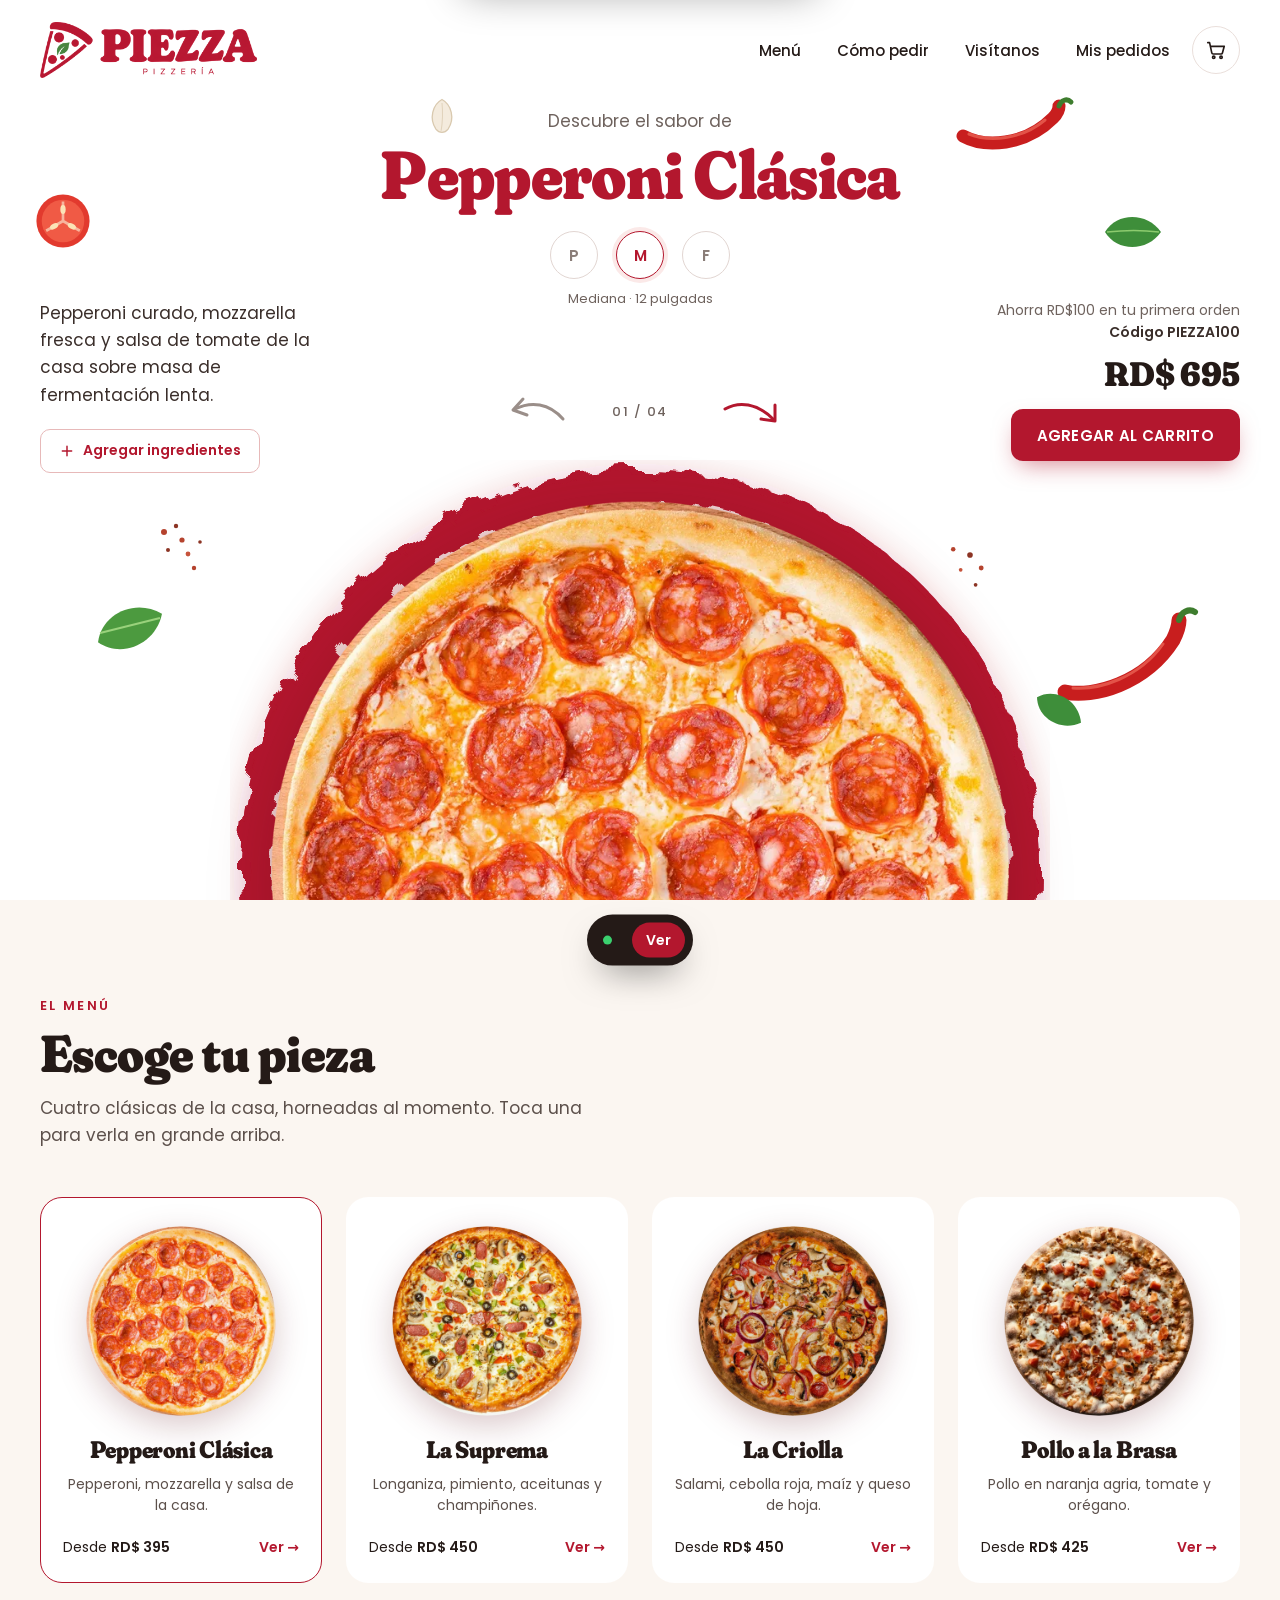
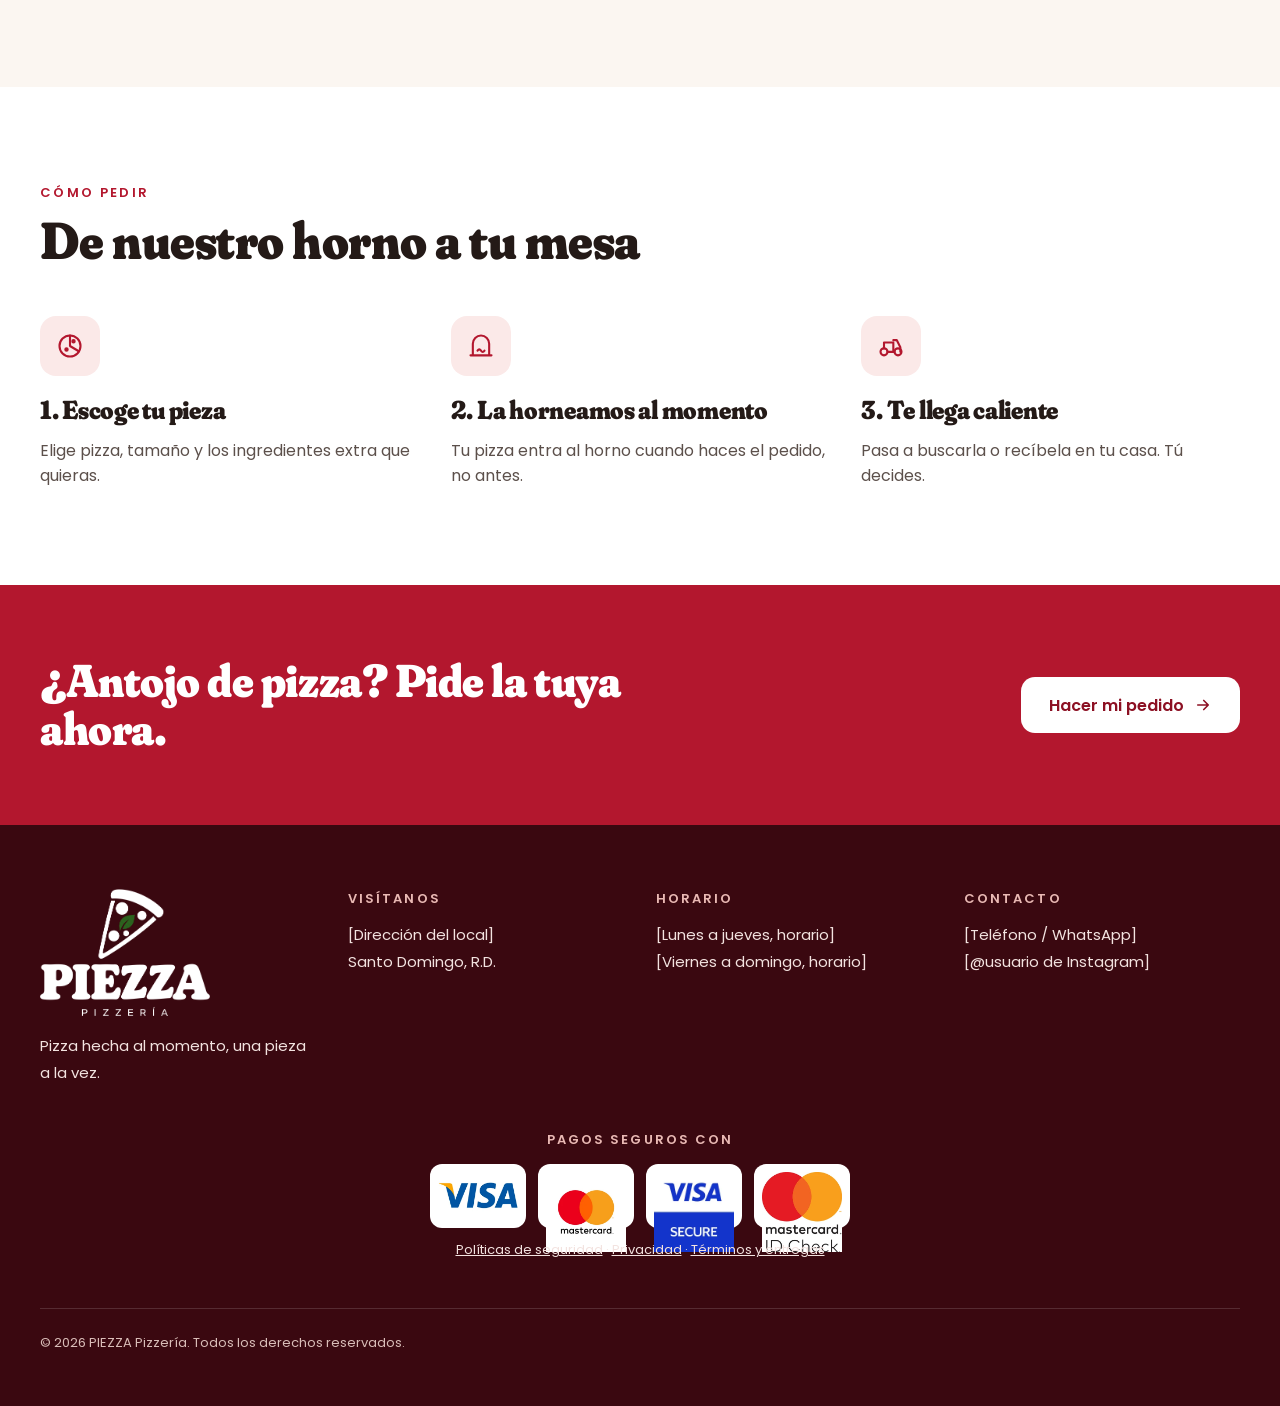
==== commit 8cb1af3f: "Seguimiento de pedidos: página /pedido con estado en vivo, rider y mapa; píldora de pedido activo; b" ====
--- a/index.html
+++ b/index.html
@@ -212,6 +212,7 @@
 <a class="navlink" href="#menu">Menú</a>
 <a class="navlink" href="#como">Cómo pedir</a>
 <a class="navlink" href="#visitanos">Visítanos</a>
+<a class="navlink" href="/pedido/">Mis pedidos</a>
 <button class="cartbtn" id="cartBtn" type="button" aria-label="Abrir carrito, 0 artículos" aria-controls="drawer" aria-expanded="false">
 <svg width="22" height="22" viewBox="0 0 24 24" fill="none" stroke="currentColor" stroke-width="1.8" stroke-linecap="round" stroke-linejoin="round" aria-hidden="true"><path d="M3 4h2l2.4 11.2a1.5 1.5 0 0 0 1.5 1.2h8.6a1.5 1.5 0 0 0 1.5-1.1L21 8H6.2"/><circle cx="9.5" cy="20" r="1.3"/><circle cx="17.5" cy="20" r="1.3"/></svg>
 <span class="badge" id="badge" hidden>0</span>
@@ -224,6 +225,7 @@
 <a href="#menu">Menú</a>
 <a href="#como">Cómo pedir</a>
 <a href="#visitanos">Visítanos</a>
+<a href="/pedido/">Sigue tu pedido</a>
 </nav>
 </header>
 
@@ -528,6 +530,26 @@
   window.addEventListener('resize',function(){ if(window.innerWidth>900) set(false); });
 })();
 </script>
+<script src="/pedido/estado.js"></script>
+<script>
+/* Píldora "pedido en curso": aparece mientras hay un pedido activo en este celular */
+(function () {
+  const css = '.pz-live{position:fixed;left:50%;bottom:calc(16px + env(safe-area-inset-bottom,0px));transform:translate(-50%,160%);z-index:40;display:flex;align-items:center;gap:10px;background:#241A17;color:#fff;border-radius:999px;padding:8px 8px 8px 16px;box-shadow:0 16px 36px -14px rgba(0,0,0,.55);font:500 14px Poppins,system-ui,sans-serif;text-decoration:none;transition:transform .45s cubic-bezier(.2,.85,.25,1);max-width:calc(100vw - 24px);white-space:nowrap}.pz-live.show{transform:translate(-50%,0)}.pz-live i{width:9px;height:9px;border-radius:50%;background:#3BD16F;flex:none;animation:pzl 1.4s ease-in-out infinite}.pz-live span{overflow:hidden;text-overflow:ellipsis}.pz-live b{background:#B3172E;border-radius:999px;padding:7px 14px;font-weight:600;flex:none}@keyframes pzl{50%{opacity:.35}}@media (prefers-reduced-motion:reduce){.pz-live{transition:none}.pz-live i{animation:none}}';
+  const st = document.createElement('style'); st.textContent = css; document.head.appendChild(st);
+  const a = document.createElement('a'); a.className = 'pz-live'; a.innerHTML = '<i></i><span></span><b>Ver</b>'; document.body.appendChild(a);
+  let t = null;
+  function upd() {
+    const o = window.PZOrders && window.PZOrders.active();
+    const open = document.querySelector('.co.open');
+    if (!o || open) { a.classList.remove('show'); return; }
+    a.href = '/pedido/?o=' + encodeURIComponent(o.no);
+    a.querySelector('span').textContent = 'Tu pedido ' + o.no + ' · ' + window.PZOrders.status(o).stage.label;
+    a.classList.add('show');
+  }
+  window.PZPill = upd;
+  upd(); clearInterval(t); t = setInterval(upd, 3000);
+})();
+</script>
 <script src="/checkout.js"></script>
 </body>
 </html>
--- a/checkout.css
+++ b/checkout.css
@@ -29,7 +29,15 @@
 .brinco-btn{width:100%;min-height:56px;border:0;border-radius:14px;background:#1F4FFF;color:#fff;font:600 16px Poppins,system-ui,sans-serif;display:flex;align-items:center;justify-content:center;gap:8px;cursor:pointer;box-shadow:0 10px 24px -12px rgba(31,79,255,.7);transition:transform .15s,background .2s}
 .brinco-btn:hover{background:#1840D6;transform:translateY(-1px)}
 .brinco-btn .bw{font-weight:800;font-size:19px;letter-spacing:-.02em}
-.brinco-btn .card{font-weight:500;opacity:.92;font-size:14px}
+.brinco-btn .bl{display:inline-flex;align-items:baseline;gap:7px}
+.brinco-btn.has-card{flex-direction:column;gap:1px;min-height:62px;padding:8px 16px}
+.brinco-btn .bc{font:500 13px Poppins,system-ui,sans-serif;opacity:.85;letter-spacing:.01em}
+.pk-banner{display:flex;align-items:center;gap:12px;width:100%;margin:2px 0 4px;padding:12px 14px;border-radius:14px;background:#F2F5FF;border:1.5px solid #DCE4FF;color:#1F3A9E;text-decoration:none;text-align:left;font:inherit;cursor:pointer}
+.pk-banner .tx{display:flex;flex-direction:column;flex:1;min-width:0;font-size:13px;line-height:1.35}
+.pk-banner .tx b{font-size:15px;color:#1F4FFF}
+.pk-banner .go{flex:none;background:#1F4FFF;color:#fff;border-radius:999px;padding:7px 14px;font-weight:600;font-size:13px}
+.pk-banner:disabled{opacity:.6}
+.pk-ico.sm{width:42px;height:42px;border-radius:12px}
 .co-or{display:flex;align-items:center;gap:12px;color:#8A7D78;font-size:13px}
 .co-or::before,.co-or::after{content:"";flex:1;height:1px;background:#EADFDB}
 
@@ -137,3 +145,22 @@
 .co.is-brinco .fld input:focus,.co.is-brinco .fld select:focus{border-color:#1F4FFF;box-shadow:0 0 0 3px #E2E8FF}
 .co.is-brinco .seg button[aria-pressed="true"]{border-color:#1F4FFF;background:#F6F8FF;box-shadow:0 0 0 3px #E2E8FF}
 .co.is-brinco .chk input{accent-color:#1F4FFF}
+
+/* Passkeys: Face ID / huella */
+.pay svg{flex:none}
+.pay.ghost{background:#fff;color:#1F4FFF;border:1.5px solid #C9D5FF;box-shadow:none}
+.pay.ghost:hover{background:#F6F8FF}
+.pk-offer{display:flex;flex-direction:column;align-items:center;text-align:center;gap:10px;padding-top:6px}
+.pk-ico{width:84px;height:84px;border-radius:24px;background:#F2F5FF;border:1.5px solid #DCE4FF;color:#1F4FFF;display:grid;place-items:center;flex:none}
+.pk-ico.pulse{animation:pkPulse 1.4s ease-in-out infinite}
+@keyframes pkPulse{50%{box-shadow:0 0 0 12px rgba(31,79,255,.1)}}
+.pk-pts{list-style:none;margin:4px 0 0;padding:0;display:flex;flex-direction:column;gap:8px;font-size:14px;color:#3A2E2A;text-align:left}
+.pk-pts li{display:flex;gap:8px;align-items:center}
+.pk-msg{background:#F2F5FF;border:1px solid #DCE4FF;color:#1F3A9E;border-radius:12px;padding:10px 12px;font-size:14px;margin:0;text-align:center}
+.pk-tag{display:inline-flex;align-items:center;gap:4px;margin-left:6px;padding:2px 8px;border-radius:999px;background:#F2F5FF;color:#1F4FFF;font-size:12px;font-weight:600;vertical-align:1px}
+.pk-toast{position:fixed;left:50%;bottom:calc(18px + env(safe-area-inset-bottom,0px));z-index:121;transform:translate(-50%,180%);background:#241A17;color:#fff;border-radius:999px;padding:12px 18px;font:500 14px Poppins,system-ui,sans-serif;box-shadow:0 16px 36px -14px rgba(0,0,0,.5);transition:transform .35s cubic-bezier(.2,.85,.25,1);max-width:calc(100vw - 32px);text-align:center;pointer-events:none}
+.pk-toast{opacity:0;visibility:hidden}.pk-toast.show{transform:translate(-50%,0);opacity:1;visibility:visible}
+@media (prefers-reduced-motion:reduce){.pk-ico.pulse{animation:none}.pk-toast{transition:none}}
+
+.track-btn{text-decoration:none;display:flex;align-items:center;justify-content:center;gap:8px}
+.co-view.done .linkbtn{color:#6E625D}
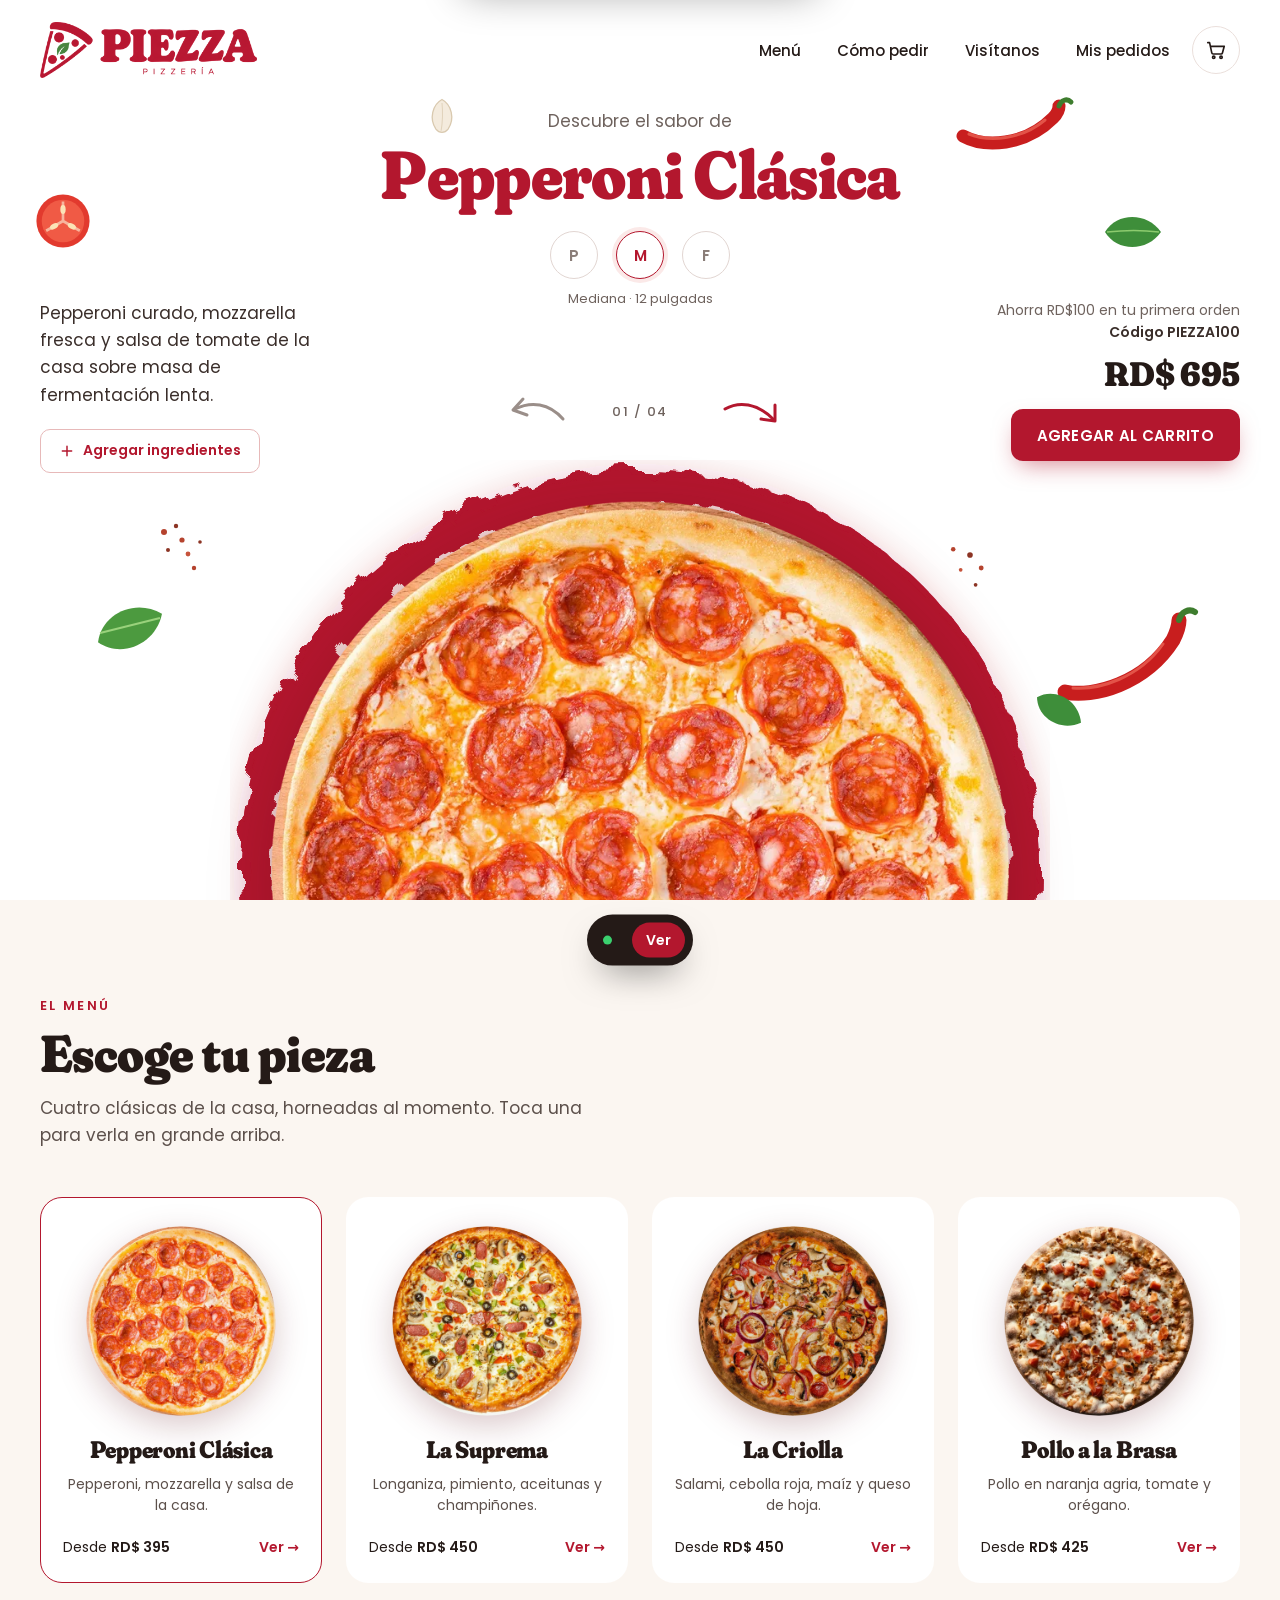
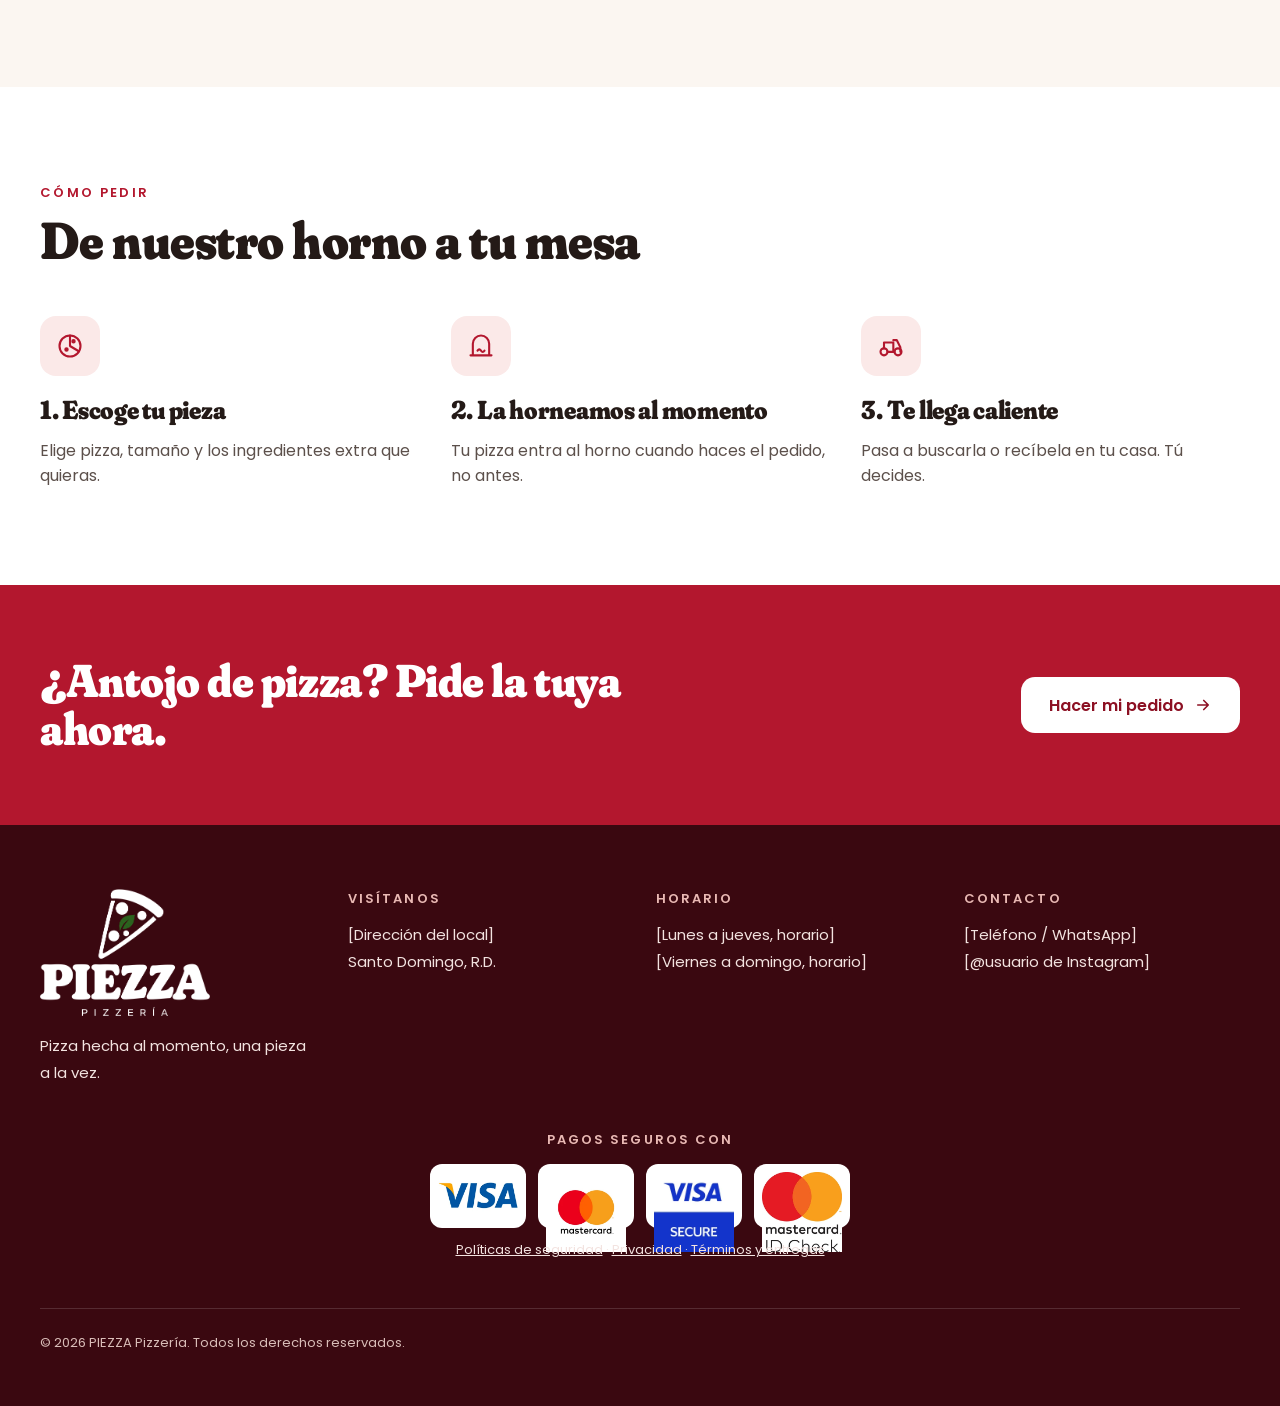
==== commit 1dda9dc9: "Encabezado fijo al hacer scroll (carrito siempre visible) y aviso de producto agregado; encabezado f" ====
--- a/index.html
+++ b/index.html
@@ -193,6 +193,18 @@
 .size{width:52px;height:52px}
 }
 @media (prefers-reduced-motion:reduce){.pizza{animation:none}.pz,.tx,.drawer,.scrim{transition:none}}
+
+/* Encabezado fijo: siempre visible al hacer scroll (carrito y menú a mano) */
+.nav{position:fixed;top:0;left:0;right:0;z-index:30;max-width:1360px;margin:0 auto;transition:padding .25s ease}
+.nav::before{content:"";position:absolute;top:0;bottom:0;left:calc(50% - 50vw);width:100vw;background:rgba(255,255,255,.94);-webkit-backdrop-filter:saturate(1.4) blur(10px);backdrop-filter:saturate(1.4) blur(10px);box-shadow:0 1px 0 #F1E6E2;opacity:0;transition:opacity .25s,box-shadow .25s;z-index:-1}
+.nav.scrolled::before{opacity:1;box-shadow:0 8px 24px -18px rgba(90,10,18,.45),0 1px 0 #F1E6E2}
+.navspace{height:100px;flex:none}
+html{scroll-padding-top:96px}
+.added{position:absolute;top:calc(100% + 10px);right:0;white-space:nowrap;background:#241A17;color:#fff;border-radius:999px;padding:7px 12px;font:600 13px Poppins,system-ui,sans-serif;display:flex;align-items:center;gap:6px;opacity:0;transform:translateY(-6px);transition:opacity .2s,transform .2s;pointer-events:none}
+.added.show{opacity:1;transform:none}
+.added::before{content:"";position:absolute;top:-5px;right:18px;width:10px;height:10px;background:#241A17;transform:rotate(45deg)}
+@media (max-width:760px){.nav{position:fixed}.navspace{order:0}}
+@media (prefers-reduced-motion:reduce){.nav,.nav::before,.added{transition:none}}
 </style>
 <script src="/track.js"></script>
 <link rel="stylesheet" href="/checkout.css">
@@ -216,6 +228,7 @@
 <button class="cartbtn" id="cartBtn" type="button" aria-label="Abrir carrito, 0 artículos" aria-controls="drawer" aria-expanded="false">
 <svg width="22" height="22" viewBox="0 0 24 24" fill="none" stroke="currentColor" stroke-width="1.8" stroke-linecap="round" stroke-linejoin="round" aria-hidden="true"><path d="M3 4h2l2.4 11.2a1.5 1.5 0 0 0 1.5 1.2h8.6a1.5 1.5 0 0 0 1.5-1.1L21 8H6.2"/><circle cx="9.5" cy="20" r="1.3"/><circle cx="17.5" cy="20" r="1.3"/></svg>
 <span class="badge" id="badge" hidden>0</span>
+<span class="added" id="added" role="status" aria-live="polite"></span>
 </button>
 <button class="menubtn" id="menuBtn" type="button" aria-label="Abrir menú" aria-expanded="false" aria-controls="mnav">
 <svg id="menuIco" width="22" height="22" viewBox="0 0 24 24" fill="none" stroke="currentColor" stroke-width="2" stroke-linecap="round" aria-hidden="true"><path d="M4 7h16M4 12h16M4 17h16"/></svg>
@@ -228,6 +241,7 @@
 <a href="/pedido/">Sigue tu pedido</a>
 </nav>
 </header>
+<div class="navspace" id="navspace" aria-hidden="true"></div>
 
 <svg class="deco hide-sm" style="left:2.5%;top:190px;width:62px;height:62px" viewBox="0 0 70 70" aria-hidden="true"><circle cx="35" cy="35" r="30" fill="#E23A2E"/><circle cx="35" cy="35" r="24" fill="#F05A45"/><path d="M35 35 L35 13 M35 35 L54 46 M35 35 L16 46" stroke="#F7B59E" stroke-width="3"/><ellipse cx="35" cy="22" rx="3" ry="5" fill="#FBE3B6"/><ellipse cx="45" cy="41" rx="3" ry="5" fill="#FBE3B6" transform="rotate(120 45 41)"/><ellipse cx="25" cy="41" rx="3" ry="5" fill="#FBE3B6" transform="rotate(240 25 41)"/></svg>
 <svg class="deco hide-sm" style="left:33%;top:96px;width:40px;height:40px" viewBox="0 0 46 46" aria-hidden="true"><path d="M23 4 C34 10 38 26 30 38 C26 43 20 43 16 38 C8 26 12 10 23 4 Z" fill="#F4EBDD" stroke="#D9C9AF" stroke-width="1.5"/><path d="M23 8 C24 18 24 28 22 40" stroke="#E1D3BC" stroke-width="1.2" fill="none"/></svg>
@@ -480,6 +494,8 @@
     var btn = $('addBtn'); btn.textContent = '✓ ¡AGREGADA!';
     clearTimeout(addToCart.t); addToCart.t = setTimeout(function(){ btn.textContent = 'AGREGAR AL CARRITO'; }, 1400);
     var badge = $('badge'); badge.classList.remove('bump'); void badge.offsetWidth; badge.classList.add('bump');
+    var ad = $('added'); ad.textContent = '✓ ' + PZ[st.i].name + ' en tu carrito'; ad.classList.add('show');
+    clearTimeout(addToCart.a); addToCart.a = setTimeout(function(){ ad.classList.remove('show'); }, 2200);
   }
   var lastFocus = null;
   function openCart(){ lastFocus = document.activeElement; document.body.classList.add('cart-open'); $('cartBtn').setAttribute('aria-expanded','true'); setTimeout(function(){ $('closeBtn').focus(); }, 50); }
@@ -530,6 +546,17 @@
   window.addEventListener('resize',function(){ if(window.innerWidth>900) set(false); });
 })();
 </script>
+<script>
+/* Encabezado fijo: reserva su espacio y le pone fondo al bajar */
+(function () {
+  var nav = document.querySelector('.nav'), sp = document.getElementById('navspace');
+  function size() { sp.style.height = nav.offsetHeight + 'px'; }
+  function onScroll() { nav.classList.toggle('scrolled', window.scrollY > 8); }
+  size(); onScroll();
+  window.addEventListener('resize', size); window.addEventListener('load', size);
+  window.addEventListener('scroll', onScroll, { passive: true });
+})();
+</script>
 <script src="/pedido/estado.js"></script>
 <script>
 /* Píldora "pedido en curso": aparece mientras hay un pedido activo en este celular */
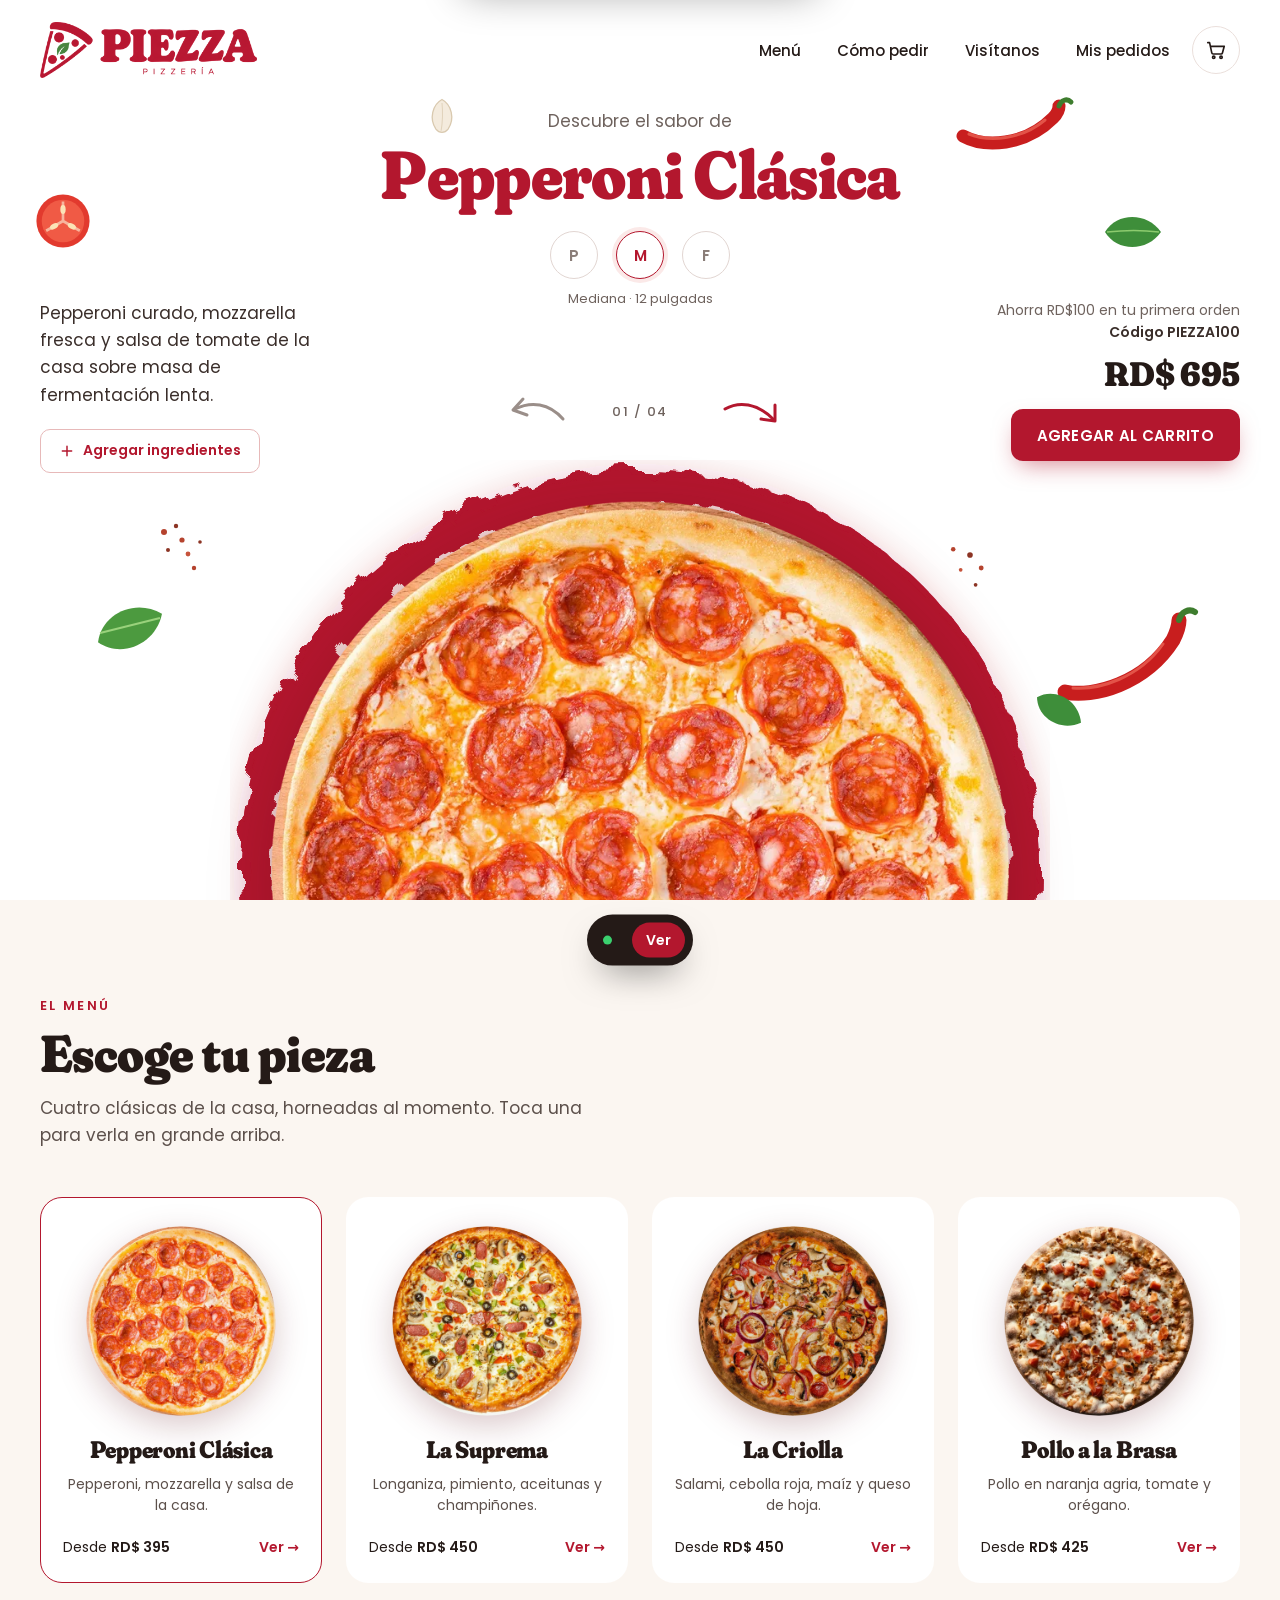
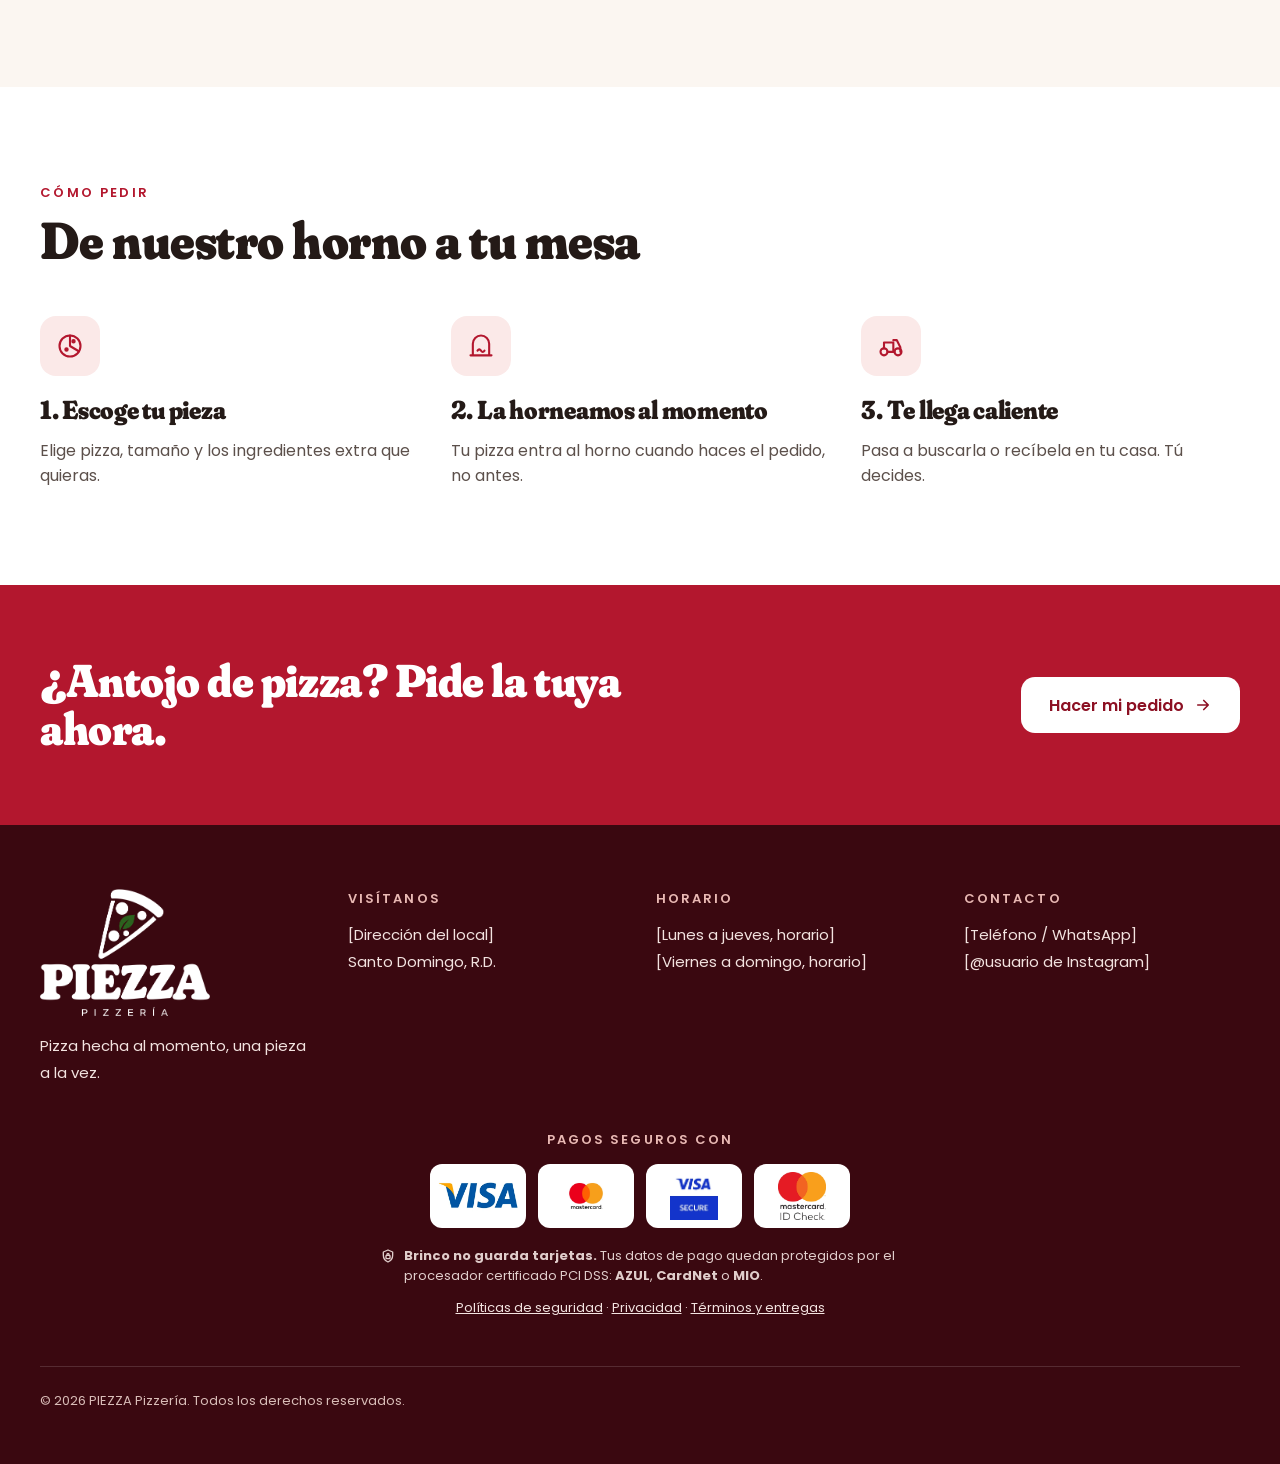
==== commit 3436189d: "Aviso de confianza: Brinco no guarda tarjetas, las protege el procesador (AZUL, CardNet o MIO) en ca" ====
--- a/index.html
+++ b/index.html
@@ -212,7 +212,10 @@
 .paysafe{margin-top:44px}
 .paybadges{display:flex;justify-content:center;flex-wrap:wrap;gap:12px}
 .paybadges span{width:96px;height:64px;background:#fff;border-radius:12px;display:grid;place-items:center;padding:8px}
-.paybadges img{max-width:100%;max-height:100%;width:auto;height:auto;object-fit:contain}
+.fvault{display:flex;align-items:flex-start;justify-content:center;gap:8px;max-width:520px;margin:18px auto 0;font-size:13px;line-height:1.55;opacity:.9;text-align:left}.fvault svg{flex:none;margin-top:2px}
+.paybadges span{overflow:hidden}
+@media (max-width:440px){.paybadges{gap:8px}.paybadges span{width:76px;height:54px;padding:6px}.paybadges img{max-height:40px}}
+.paybadges img{max-width:100%;max-height:48px;width:auto;height:auto;object-fit:contain}
 </style>
 </head>
 <body>
@@ -344,6 +347,7 @@
 <span><img src="images/pagos/visa-secure.webp" alt="Visa Secure" width="198" height="198"></span>
 <span><img src="images/pagos/mastercard-id-check.webp" alt="Mastercard ID Check" width="299" height="300"></span>
 </div>
+<p class="fvault"><svg width="16" height="16" viewBox="0 0 24 24" fill="none" stroke="currentColor" stroke-width="2" stroke-linecap="round" stroke-linejoin="round" aria-hidden="true"><path d="M12 3l7 3v5c0 4.6-3 8.4-7 10-4-1.6-7-5.4-7-10V6z"/><rect x="9" y="11" width="6" height="5" rx="1"/><path d="M10.5 11V9.6a1.5 1.5 0 0 1 3 0V11"/></svg><span><b>Brinco no guarda tarjetas.</b> Tus datos de pago quedan protegidos por el procesador certificado PCI DSS: <b>AZUL</b>, <b>CardNet</b> o <b>MIO</b>.</span></p>
 <p style="text-align:center;margin:12px 0 0;font-size:13px"><a href="/seguridad/">Políticas de seguridad</a> · <a href="/privacidad/">Privacidad</a> · <a href="/terminos/">Términos y entregas</a></p>
 </div>
 <p class="legal">© 2026 PIEZZA Pizzería. Todos los derechos reservados.</p>
--- a/checkout.css
+++ b/checkout.css
@@ -164,3 +164,18 @@
 
 .track-btn{text-decoration:none;display:flex;align-items:center;justify-content:center;gap:8px}
 .co-view.done .linkbtn{color:#6E625D}
+
+/* Aviso: Brinco no guarda tarjetas */
+.vault{display:flex;gap:12px;align-items:flex-start;padding:14px;border-radius:14px;background:linear-gradient(135deg,#F5F8FF,#EEF3FF);border:1px solid #DCE4FF;text-align:left}
+.vault-ic{width:36px;height:36px;border-radius:10px;background:#fff;color:#1F4FFF;display:grid;place-items:center;flex:none;box-shadow:0 4px 12px -6px rgba(31,79,255,.5)}
+.vault-tx{display:flex;flex-direction:column;gap:4px;min-width:0}
+.vault-tx b{font-size:14px;color:#13235E}
+.vault-tx>span{font-size:12.5px;line-height:1.5;color:#4A5578}
+.vault-procs{display:inline-flex;flex-wrap:wrap;gap:6px;margin-top:4px}
+.vault-procs i{font-style:normal;font:600 10.5px Poppins,system-ui,sans-serif;letter-spacing:.08em;text-transform:uppercase;color:#13235E;background:#fff;border:1px solid #DCE4FF;border-radius:999px;padding:3px 9px}
+.vault-line{display:flex;align-items:flex-start;justify-content:center;gap:7px;margin:10px auto 0;max-width:340px;font-size:12.5px;line-height:1.45;color:#4A5578;text-align:left;text-wrap:balance}
+.vault-line svg{margin-top:-1px}
+.vault-line svg{color:#1F4FFF;flex:none}
+.vault-line b{color:#13235E}
+.vault-line .vault-procs{margin-top:0}
+.vault-line .vault-procs i{font-size:9.5px;padding:2px 7px}
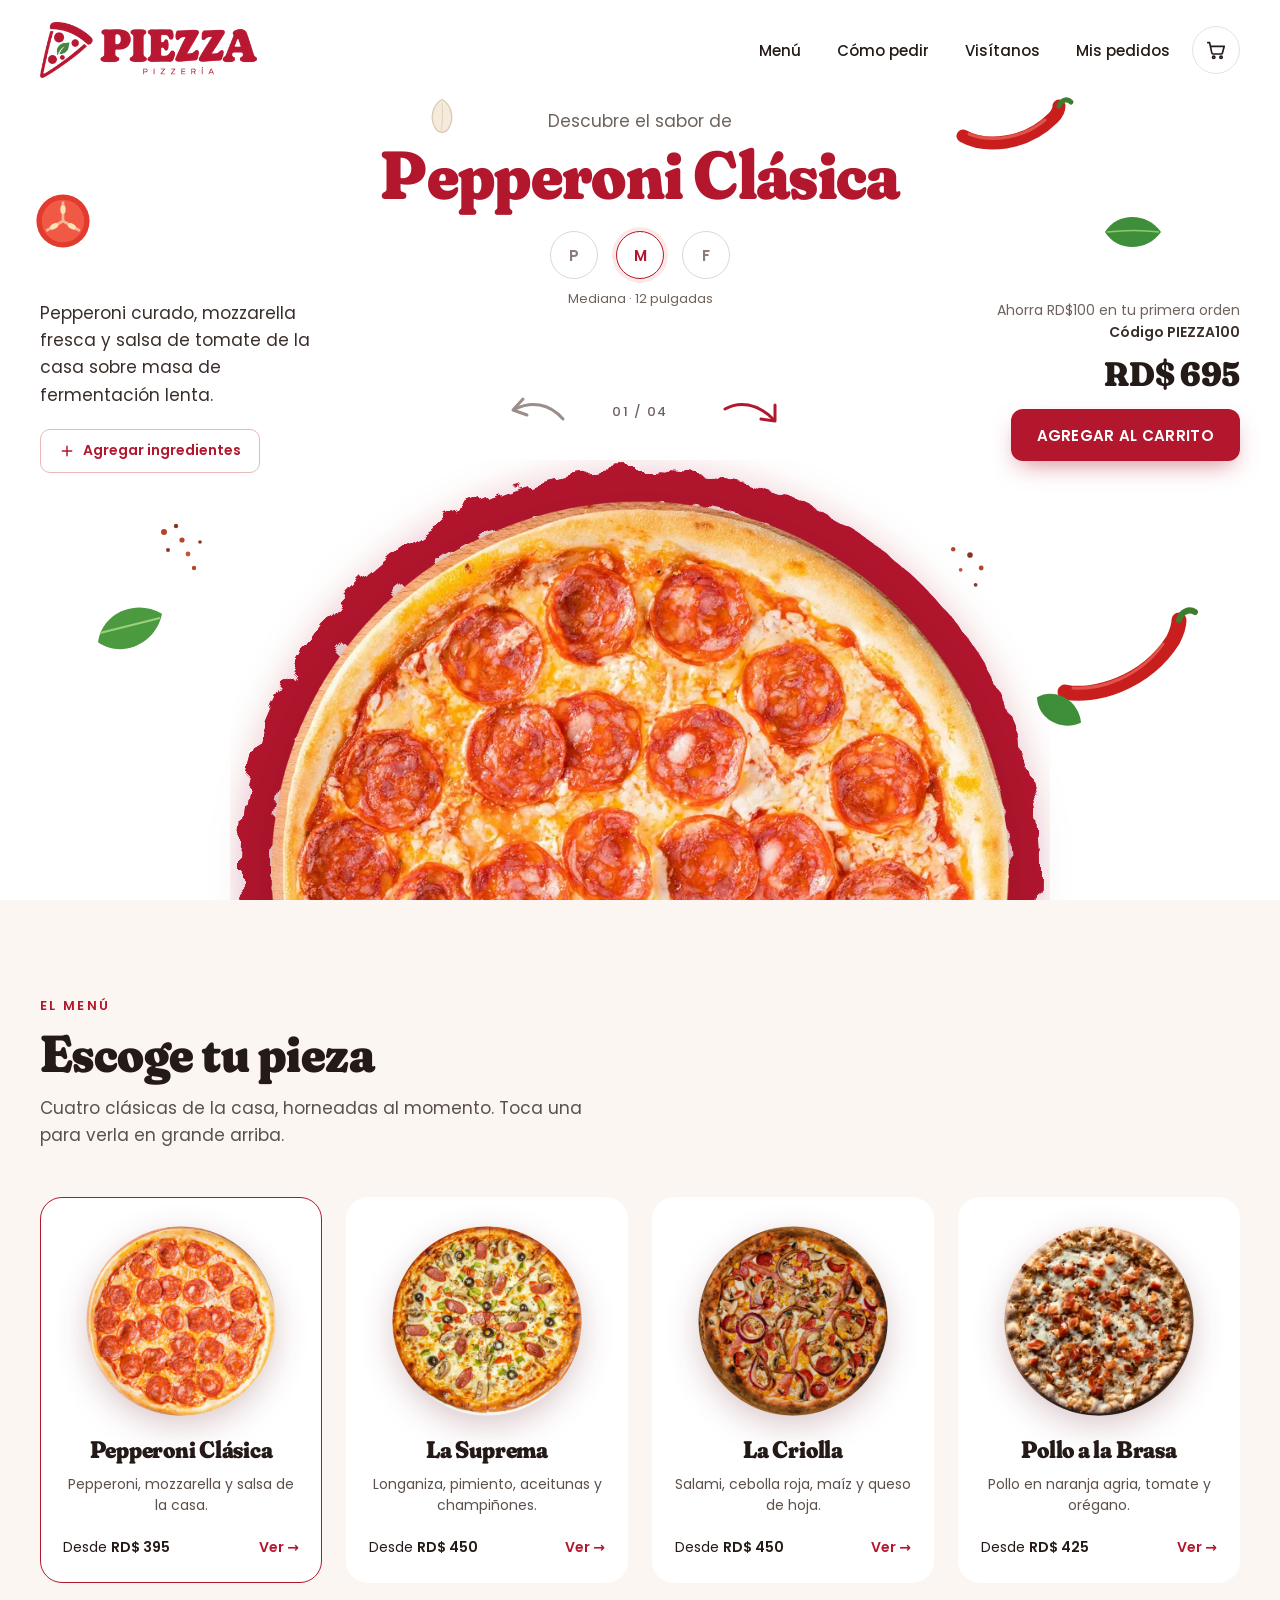
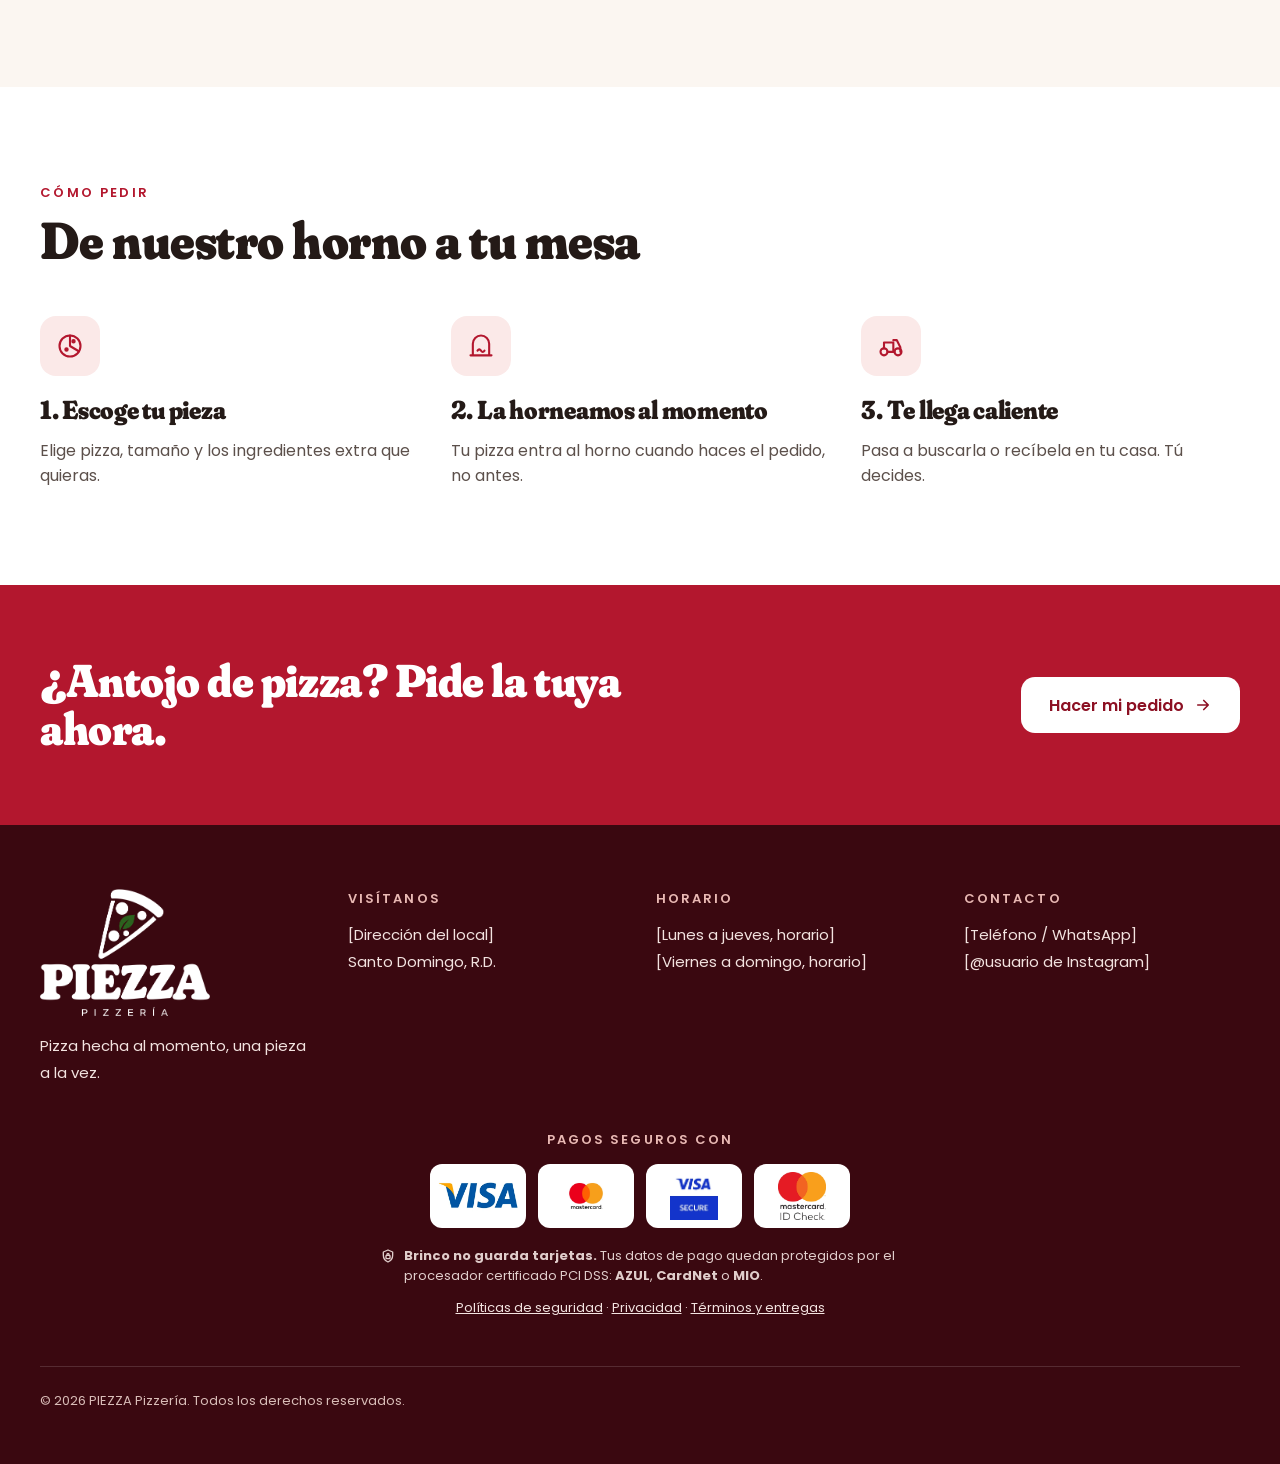
==== commit 823f2883: "PIEZZA pasa al Brinco Kit: brinco.json, carrito como BrincoCart, caja, seguimiento, panel, links y p" ====
--- a/index.html
+++ b/index.html
@@ -206,13 +206,13 @@
 @media (max-width:760px){.nav{position:fixed}.navspace{order:0}}
 @media (prefers-reduced-motion:reduce){.nav,.nav::before,.added{transition:none}}
 </style>
-<script src="/track.js"></script>
-<link rel="stylesheet" href="/checkout.css">
+<link rel="stylesheet" href="/brinco/v1/kit.css">
+<script src="/brinco/v1/kit.js" defer></script>
 <style>
 .paysafe{margin-top:44px}
 .paybadges{display:flex;justify-content:center;flex-wrap:wrap;gap:12px}
 .paybadges span{width:96px;height:64px;background:#fff;border-radius:12px;display:grid;place-items:center;padding:8px}
-.fvault{display:flex;align-items:flex-start;justify-content:center;gap:8px;max-width:520px;margin:18px auto 0;font-size:13px;line-height:1.55;opacity:.9;text-align:left}.fvault svg{flex:none;margin-top:2px}
+.fvault{max-width:520px;margin:18px auto 0}
 .paybadges span{overflow:hidden}
 @media (max-width:440px){.paybadges{gap:8px}.paybadges span{width:76px;height:54px;padding:6px}.paybadges img{max-height:40px}}
 .paybadges img{max-width:100%;max-height:48px;width:auto;height:auto;object-fit:contain}
@@ -347,7 +347,7 @@
 <span><img src="images/pagos/visa-secure.webp" alt="Visa Secure" width="198" height="198"></span>
 <span><img src="images/pagos/mastercard-id-check.webp" alt="Mastercard ID Check" width="299" height="300"></span>
 </div>
-<p class="fvault"><svg width="16" height="16" viewBox="0 0 24 24" fill="none" stroke="currentColor" stroke-width="2" stroke-linecap="round" stroke-linejoin="round" aria-hidden="true"><path d="M12 3l7 3v5c0 4.6-3 8.4-7 10-4-1.6-7-5.4-7-10V6z"/><rect x="9" y="11" width="6" height="5" rx="1"/><path d="M10.5 11V9.6a1.5 1.5 0 0 1 3 0V11"/></svg><span><b>Brinco no guarda tarjetas.</b> Tus datos de pago quedan protegidos por el procesador certificado PCI DSS: <b>AZUL</b>, <b>CardNet</b> o <b>MIO</b>.</span></p>
+<p class="fvault" data-brinco="vault-footer"></p>
 <p style="text-align:center;margin:12px 0 0;font-size:13px"><a href="/seguridad/">Políticas de seguridad</a> · <a href="/privacidad/">Privacidad</a> · <a href="/terminos/">Términos y entregas</a></p>
 </div>
 <p class="legal">© 2026 PIEZZA Pizzería. Todos los derechos reservados.</p>
@@ -478,8 +478,8 @@
     }).join('');
     $('dTotal').textContent = fmt(total);
   }
-  // La caja (checkout.js) usa esto para leer el pedido y vaciarlo al confirmar el pago
-  window.PZCart = {
+  // La caja del Brinco Kit usa esto para leer el pedido y vaciarlo al confirmar el pago
+  window.BrincoCart = window.PZCart = {
     items: function(){ return st.cart.map(function(c){ return {name:c.name, detail:c.detail, qty:c.qty, unit:c.unit, img:c.img}; }); },
     total: function(){ return st.cart.reduce(function(a,c){ return a + c.qty*c.unit; }, 0); },
     clear: function(){ st.cart = []; save(); renderCart(); },
@@ -494,7 +494,7 @@
     else st.cart.push({key:key, name:PZ[st.i].name, img:PZ[st.i].img, qty:1, unit:unitPrice(),
       detail: SIZES[st.size].label + (ids.length ? ' · ' + ids.map(function(e){ return e.name; }).join(', ') : '')});
     save(); renderCart();
-    if (window.pzTrack) pzTrack('carrito', { pizza: PZ[st.i].name, total: unitPrice() });
+    if (window.Brinco && Brinco.track) Brinco.track('carrito', { pizza: PZ[st.i].name, total: unitPrice() });
     var btn = $('addBtn'); btn.textContent = '✓ ¡AGREGADA!';
     clearTimeout(addToCart.t); addToCart.t = setTimeout(function(){ btn.textContent = 'AGREGAR AL CARRITO'; }, 1400);
     var badge = $('badge'); badge.classList.remove('bump'); void badge.offsetWidth; badge.classList.add('bump');
@@ -561,26 +561,6 @@
   window.addEventListener('scroll', onScroll, { passive: true });
 })();
 </script>
-<script src="/pedido/estado.js"></script>
-<script>
-/* Píldora "pedido en curso": aparece mientras hay un pedido activo en este celular */
-(function () {
-  const css = '.pz-live{position:fixed;left:50%;bottom:calc(16px + env(safe-area-inset-bottom,0px));transform:translate(-50%,160%);z-index:40;display:flex;align-items:center;gap:10px;background:#241A17;color:#fff;border-radius:999px;padding:8px 8px 8px 16px;box-shadow:0 16px 36px -14px rgba(0,0,0,.55);font:500 14px Poppins,system-ui,sans-serif;text-decoration:none;transition:transform .45s cubic-bezier(.2,.85,.25,1);max-width:calc(100vw - 24px);white-space:nowrap}.pz-live.show{transform:translate(-50%,0)}.pz-live i{width:9px;height:9px;border-radius:50%;background:#3BD16F;flex:none;animation:pzl 1.4s ease-in-out infinite}.pz-live span{overflow:hidden;text-overflow:ellipsis}.pz-live b{background:#B3172E;border-radius:999px;padding:7px 14px;font-weight:600;flex:none}@keyframes pzl{50%{opacity:.35}}@media (prefers-reduced-motion:reduce){.pz-live{transition:none}.pz-live i{animation:none}}';
-  const st = document.createElement('style'); st.textContent = css; document.head.appendChild(st);
-  const a = document.createElement('a'); a.className = 'pz-live'; a.innerHTML = '<i></i><span></span><b>Ver</b>'; document.body.appendChild(a);
-  let t = null;
-  function upd() {
-    const o = window.PZOrders && window.PZOrders.active();
-    const open = document.querySelector('.co.open');
-    if (!o || open) { a.classList.remove('show'); return; }
-    a.href = '/pedido/?o=' + encodeURIComponent(o.no);
-    a.querySelector('span').textContent = 'Tu pedido ' + o.no + ' · ' + window.PZOrders.status(o).stage.label;
-    a.classList.add('show');
-  }
-  window.PZPill = upd;
-  upd(); clearInterval(t); t = setInterval(upd, 3000);
-})();
-</script>
-<script src="/checkout.js"></script>
+<script>document.getElementById('goCheckout').addEventListener('click', function () { if (window.Brinco) Brinco.checkout(); });</script>
 </body>
 </html>
--- a/brinco/v1/kit.css
+++ b/brinco/v1/kit.css
@@ -0,0 +1,387 @@
+/*! Brinco Kit v1 · Sandscap */
+/* ===== Brinco Kit · núcleo: caja + hoja Brinco + avisos ===== */
+:root{--bk-brand:#B3172E;--bk-ink:#241A17;--bk-bg:#FFF7F2;--bk-font-title:Georgia,serif;--bk-font-body:system-ui,-apple-system,"Segoe UI",sans-serif;--bk-blue:#1F4FFF;--bk-blue-d:#1840D6;--bk-muted:#6E625D;--bk-line:#F0E6E2;--bk-err-c:#C62828;
+  --bk-brand-d:color-mix(in srgb,var(--bk-brand) 84%,#000);--bk-brand-soft:color-mix(in srgb,var(--bk-brand) 8%,#fff);--bk-brand-ring:color-mix(in srgb,var(--bk-brand) 18%,#fff)}
+.bk-co{position:fixed;inset:0;z-index:120;display:none;font-family:var(--bk-font-body);color:var(--bk-ink);-webkit-text-size-adjust:100%}
+.bk-co,.bk-co *,.bk-co *::before,.bk-co *::after{box-sizing:border-box}
+.bk-co.bk-open{display:block}
+.bk-scrim{position:absolute;inset:0;background:rgba(20,14,12,.5);animation:bkFade .2s ease}
+.bk-sheet{position:absolute;left:0;right:0;bottom:0;max-height:94vh;max-height:94dvh;background:#fff;border-radius:22px 22px 0 0;display:flex;flex-direction:column;box-shadow:0 -20px 60px -20px rgba(20,14,12,.45);animation:bkUp .34s cubic-bezier(.2,.85,.25,1);font-family:var(--bk-font-body);color:var(--bk-ink);text-align:left;line-height:1.4;letter-spacing:normal;text-transform:none}
+@media (min-width:760px){.bk-sheet{left:50%;right:auto;bottom:auto;top:50%;width:540px;max-height:90vh;border-radius:22px;transform:translate(-50%,-50%);animation:bkPop .3s cubic-bezier(.2,.85,.25,1)}}
+@keyframes bkUp{from{transform:translateY(100%)}to{transform:none}}
+@keyframes bkPop{from{transform:translate(-50%,-46%);opacity:0}to{transform:translate(-50%,-50%);opacity:1}}
+@keyframes bkFade{from{opacity:0}to{opacity:1}}
+.bk-grab{width:44px;height:5px;border-radius:9px;background:#E5DAD6;margin:10px auto 0;flex:none}
+@media (min-width:760px){.bk-grab{display:none}}
+.bk-head{display:flex;align-items:center;gap:12px;padding:14px 20px 12px;border-bottom:1px solid var(--bk-line);flex:none}
+.bk-head h2{margin:0;font-family:var(--bk-font-title);font-weight:800;font-size:24px;line-height:1.15;flex:1;color:var(--bk-ink)}
+.bk-head h2[hidden]{display:none}
+.bk-back,.bk-x{width:44px;height:44px;border-radius:999px;border:1px solid #EADFDB;background:#fff;display:grid;place-items:center;cursor:pointer;color:var(--bk-ink);flex:none;padding:0;margin:0}
+.bk-back:hover,.bk-x:hover{border-color:var(--bk-brand);color:var(--bk-brand)}
+.bk-back[hidden]{display:none}
+.bk-brand{display:flex;align-items:center;gap:10px;flex:1;min-width:0}
+.bk-brand[hidden]{display:none}
+.bk-brand img{height:38px;width:auto;max-width:150px;object-fit:contain}
+.bk-brand-name{font-family:var(--bk-font-title);font-size:20px;color:var(--bk-ink)}
+.bk-with{font-size:12px;color:var(--bk-muted);display:flex;align-items:center;gap:6px;white-space:nowrap}
+.bk-body{overflow-y:auto;overscroll-behavior:contain;padding:18px 20px 22px;-webkit-overflow-scrolling:touch}
+.bk-view{display:flex;flex-direction:column;gap:16px}
+.bk-view.bk-flat{padding:0}
+.bk-view[hidden]{display:none}
+.bk-view.bk-enter{animation:bkIn .26s cubic-bezier(.2,.85,.25,1)}
+@keyframes bkIn{from{transform:translateX(18px);opacity:0}to{transform:none;opacity:1}}
+.bk-co [hidden]{display:none!important}
+.bk-co p{margin:0}
+.bk-co button{font-family:inherit;text-transform:none;letter-spacing:normal}
+
+/* Brinco */
+.bk-bword{font-family:var(--bk-font-body);font-weight:800;letter-spacing:-.02em;color:var(--bk-blue);text-transform:lowercase}
+.bk-bbtn{width:100%;min-height:56px;border:0;border-radius:14px;background:var(--bk-blue);color:#fff;font:600 16px var(--bk-font-body);display:flex;align-items:center;justify-content:center;gap:8px;cursor:pointer;box-shadow:0 10px 24px -12px rgba(31,79,255,.7);transition:transform .15s,background .2s;padding:8px 16px;margin:0}
+.bk-bbtn:hover{background:var(--bk-blue-d);transform:translateY(-1px)}
+.bk-bbtn .bk-bw{font-weight:800;font-size:19px;letter-spacing:-.02em}
+.bk-bbtn .bk-bl{display:inline-flex;align-items:baseline;gap:7px}
+.bk-bbtn.bk-has-card{flex-direction:column;gap:1px;min-height:62px}
+.bk-bbtn .bk-bc{font:500 13px var(--bk-font-body);opacity:.85;letter-spacing:.01em}
+.bk-pk-banner{display:flex;align-items:center;gap:12px;width:100%;margin:2px 0 4px;padding:12px 14px;border-radius:14px;background:#F2F5FF;border:1.5px solid #DCE4FF;color:#1F3A9E;text-decoration:none;text-align:left;font:inherit;cursor:pointer}
+.bk-pk-tx{display:flex;flex-direction:column;flex:1;min-width:0;font-size:13px;line-height:1.35}
+.bk-pk-tx b{font-size:15px;color:var(--bk-blue)}
+.bk-go{flex:none;background:var(--bk-blue);color:#fff;border-radius:999px;padding:7px 14px;font-weight:600;font-size:13px}
+.bk-pk-banner:disabled{opacity:.6}
+.bk-or{display:flex;align-items:center;gap:12px;color:#8A7D78;font-size:13px}
+.bk-or::before,.bk-or::after{content:"";flex:1;height:1px;background:#EADFDB}
+
+/* Formularios */
+.bk-sec{display:flex;flex-direction:column;gap:10px}
+.bk-sec>h3{margin:0;font:600 13px var(--bk-font-body);letter-spacing:.14em;text-transform:uppercase;color:var(--bk-brand)}
+.bk-sec>h3.bk-blue-h{color:var(--bk-blue)}
+.bk-seg{display:grid;grid-template-columns:1fr 1fr;gap:8px}
+.bk-seg button{min-height:58px;border-radius:12px;border:1.5px solid #EADFDB;background:#fff;font:500 14px var(--bk-font-body);color:var(--bk-ink);cursor:pointer;display:flex;flex-direction:column;align-items:center;justify-content:center;gap:2px;padding:6px;margin:0}
+.bk-seg button small{color:var(--bk-muted);font-size:12px}
+.bk-seg button[aria-pressed="true"]{border-color:var(--bk-brand);background:var(--bk-brand-soft);box-shadow:0 0 0 3px var(--bk-brand-ring)}
+.bk-fld{display:flex;flex-direction:column;gap:5px;min-width:0}
+.bk-fld label{font-size:13px;font-weight:500;color:#3A2E2A}
+.bk-fld input,.bk-fld select{height:50px;border-radius:12px;border:1.5px solid #E2D6D2;padding:0 14px;font:400 16px var(--bk-font-body);color:var(--bk-ink);background:#fff;width:100%;min-width:0;margin:0;box-shadow:none;-webkit-appearance:none;appearance:none}
+.bk-fld select{background-image:url("data:image/svg+xml,%3Csvg xmlns='http://www.w3.org/2000/svg' width='12' height='8'%3E%3Cpath d='M1 1l5 5 5-5' fill='none' stroke='%236E625D' stroke-width='2'/%3E%3C/svg%3E");background-repeat:no-repeat;background-position:right 12px center;padding-right:32px}
+.bk-fld input:focus,.bk-fld select:focus{outline:none;border-color:var(--bk-brand);box-shadow:0 0 0 3px var(--bk-brand-ring)}
+.bk-fld.bk-bad input,.bk-fld.bk-bad select{border-color:var(--bk-err-c)}
+.bk-err{font-size:12px;color:var(--bk-err-c);display:none}
+.bk-fld.bk-bad .bk-err{display:block}
+.bk-row2{display:grid;grid-template-columns:1fr 1fr;gap:10px}
+.bk-addr{display:flex;flex-direction:column;gap:10px}
+.bk-dim{color:var(--bk-muted)}
+.bk-light{font-weight:400}
+.bk-small{font-size:12px!important}
+.bk-errline{color:var(--bk-err-c)!important;font-size:13px!important}
+.bk-coupon-row{display:flex;gap:8px}
+.bk-coupon-row input{flex:1;text-transform:uppercase}
+.bk-coupon-go{flex:none;min-width:84px;border-radius:12px;border:1.5px solid var(--bk-brand);background:#fff;color:var(--bk-brand);font:600 14px var(--bk-font-body);cursor:pointer}
+
+/* Campos seguros AZUL */
+.bk-azul{border:1.5px solid #DCE3EE;border-radius:16px;padding:14px;background:#F8FAFD;display:flex;flex-direction:column;gap:10px}
+.bk-azul-top{display:flex;align-items:center;justify-content:space-between;gap:8px;font-size:12px;color:#4A5A72;flex-wrap:wrap}
+.bk-azul-lock{display:flex;align-items:center;gap:6px}
+.bk-azul-top b{color:#0A3D91;font-weight:700;letter-spacing:.06em}
+.bk-azul .bk-fld input{background:#fff;border-color:#D3DCE8}
+.bk-cardnum{position:relative}
+.bk-cbrand{position:absolute;right:10px;top:28px;height:32px;width:46px;display:grid;place-items:center;pointer-events:none}
+.bk-cbrand img{max-height:30px;max-width:46px;object-fit:contain}
+.bk-azul-err{background:#FDECEC;border:1px solid #F5C2C2;color:#8E1B1B;border-radius:12px;padding:10px 12px;font-size:14px}
+.bk-testcards{font-size:12px;color:var(--bk-muted);line-height:1.5}
+.bk-testcards button{border:0;background:#EEF2FA;color:#0A3D91;border-radius:8px;padding:4px 8px;font:500 12px var(--bk-font-body);cursor:pointer;margin:2px 4px 2px 0}
+
+.bk-chk{display:flex;gap:12px;align-items:flex-start;padding:12px;border-radius:14px;border:1.5px solid #E2E8FF;background:#F6F8FF;cursor:pointer;margin:0}
+.bk-chk input{width:22px;height:22px;margin:1px 0 0;accent-color:var(--bk-blue);flex:none}
+.bk-chk span{font-size:14px;line-height:1.45}
+.bk-chk small{display:block;color:var(--bk-muted);font-size:12px;margin-top:2px}
+
+/* Resumen */
+.bk-sum{border-top:1px solid var(--bk-line);padding-top:12px;display:flex;flex-direction:column;gap:6px;font-size:14px}
+.bk-l{display:flex;justify-content:space-between;gap:10px;color:#3A2E2A}
+.bk-l span:first-child{min-width:0}
+.bk-l span:last-child{flex:none;white-space:nowrap}
+.bk-l-sub{margin-top:4px}
+.bk-l-disc{color:#1E8E4E}
+.bk-tot{font-family:var(--bk-font-title);font-weight:800;font-size:26px;color:var(--bk-ink);margin-top:4px}
+.bk-note{font-size:12px;color:var(--bk-muted)}
+.bk-pay{min-height:58px;border:0;border-radius:14px;background:var(--bk-brand);color:#fff;font:600 17px var(--bk-font-body);display:flex;align-items:center;justify-content:center;gap:10px;cursor:pointer;width:100%;box-shadow:0 12px 26px -12px color-mix(in srgb,var(--bk-brand) 70%,transparent);padding:8px 16px;margin:0;text-decoration:none}
+.bk-pay:hover{background:var(--bk-brand-d)}
+.bk-pay svg{flex:none}
+.bk-pay.bk-blue{background:var(--bk-blue);box-shadow:0 12px 26px -12px rgba(31,79,255,.7)}
+.bk-pay.bk-blue:hover{background:var(--bk-blue-d)}
+.bk-pay.bk-ghost{background:#fff;color:var(--bk-blue);border:1.5px solid #C9D5FF;box-shadow:none}
+.bk-pay.bk-ghost:hover{background:#F6F8FF}
+.bk-pay:disabled{opacity:.6;cursor:default}
+.bk-testmode{text-align:center;font-size:12px;color:#8A7D78;margin:-4px 0 0!important}
+.bk-badges{display:flex;justify-content:center;gap:8px;flex-wrap:wrap}
+.bk-badges img{height:26px;width:auto;border-radius:4px;background:#fff}
+.bk-link{border:0;background:none;color:var(--bk-blue);font:500 14px var(--bk-font-body);cursor:pointer;text-decoration:underline;padding:10px;align-self:center;margin:0}
+.bk-link-left{align-self:flex-start;padding:6px 0}
+
+/* OTP */
+.bk-otp{display:flex;gap:8px;justify-content:center}
+.bk-otp input{width:46px;height:56px;border-radius:12px;border:1.5px solid #D9DFF5;text-align:center;font:600 22px var(--bk-font-body);color:var(--bk-ink);padding:0;margin:0;min-width:0;background:#fff}
+@media (max-width:360px){.bk-otp{gap:6px}.bk-otp input{width:40px}}
+.bk-otp input:focus{outline:none;border-color:var(--bk-blue);box-shadow:0 0 0 3px #E2E8FF}
+.bk-otp.bk-bad input{border-color:var(--bk-err-c)}
+.bk-center{text-align:center}
+.bk-stack{display:flex;flex-direction:column;gap:6px;align-items:center}
+.bk-muted{color:var(--bk-muted);font-size:14px;margin:0}
+.bk-h3{margin:0;font-family:var(--bk-font-title);font-weight:800;font-size:26px;line-height:1.15;color:var(--bk-ink)}
+.bk-h3-sm{font-size:24px}
+
+/* Notificación de WhatsApp simulada */
+.bk-wa{position:fixed;left:50%;top:12px;z-index:130;width:min(380px,calc(100vw - 24px));transform:translate(-50%,-140%);visibility:hidden;background:rgba(250,250,250,.97);-webkit-backdrop-filter:blur(12px);backdrop-filter:blur(12px);border-radius:18px;box-shadow:0 18px 40px -14px rgba(0,0,0,.4);padding:12px 14px;display:flex;gap:12px;align-items:flex-start;transition:transform .45s cubic-bezier(.2,.85,.25,1),visibility 0s linear .45s;cursor:pointer;border:0;text-align:left;font-family:-apple-system,system-ui,sans-serif;color:#111;margin:0}
+.bk-wa.bk-show{transform:translate(-50%,0);visibility:visible;transition:transform .45s cubic-bezier(.2,.85,.25,1),visibility 0s}
+.bk-wa-ic{width:38px;height:38px;border-radius:10px;background:#25D366;display:grid;place-items:center;flex:none}
+.bk-wa-main{flex:1;min-width:0}
+.bk-wa-tt{font-size:13px;color:#555;display:flex;justify-content:space-between;gap:8px}
+.bk-wa-bd{display:block;font-size:15px;margin-top:2px;line-height:1.35}
+.bk-wa-bd b{letter-spacing:.08em}
+
+/* 3D Secure / procesando */
+.bk-verify{align-items:center;text-align:center;padding:26px 0!important}
+.bk-logo3ds{height:62px;width:auto}
+.bk-spin{width:46px;height:46px;border-radius:50%;border:4px solid #E9EEF8;border-top-color:var(--bk-blue);animation:bkSpin .9s linear infinite}
+@keyframes bkSpin{to{transform:rotate(360deg)}}
+
+/* Confirmación */
+.bk-done{align-items:center;text-align:center}
+.bk-okmark{width:84px;height:84px}
+.bk-okmark circle{stroke:#1E8E4E;stroke-width:4;fill:#EAF7EF;stroke-dasharray:240;stroke-dashoffset:240;animation:bkDraw .5s ease forwards}
+.bk-okmark path{stroke:#1E8E4E;stroke-width:5;fill:none;stroke-linecap:round;stroke-linejoin:round;stroke-dasharray:60;stroke-dashoffset:60;animation:bkDraw .35s .4s ease forwards}
+@keyframes bkDraw{to{stroke-dashoffset:0}}
+.bk-ordno{display:inline-flex;gap:8px;align-items:center;background:var(--bk-bg);border-radius:999px;padding:8px 14px;font-weight:600;font-size:14px}
+.bk-eta{display:inline-flex;align-items:center;gap:8px;color:#1E8E4E;font-weight:600;font-size:15px}
+.bk-receipt{width:100%;text-align:left;border:1.5px solid var(--bk-line);border-radius:16px;padding:14px;display:flex;flex-direction:column;gap:6px;font-size:14px}
+.bk-rtot{font-weight:700;font-size:16px;border-top:1px solid var(--bk-line);padding-top:8px;color:var(--bk-ink)}
+.bk-rmeta{color:var(--bk-muted);font-size:13px}
+.bk-bok{width:100%;text-align:left;border-radius:16px;padding:14px;background:#F2F5FF;border:1.5px solid #DCE4FF;font-size:14px;line-height:1.5}
+.bk-track-btn{text-decoration:none}
+.bk-done .bk-link{color:var(--bk-muted)}
+
+/* Hoja Brinco: tarjetas y direcciones */
+.bk-opt{display:flex;align-items:center;gap:12px;padding:12px 14px;border-radius:14px;border:1.5px solid #E6E9F2;background:#fff;cursor:pointer;text-align:left;width:100%;font:400 14px var(--bk-font-body);color:var(--bk-ink);min-height:56px;margin:0}
+.bk-opt[aria-checked="true"]{border-color:var(--bk-blue);background:#F6F8FF;box-shadow:0 0 0 3px #E2E8FF}
+.bk-dot{width:20px;height:20px;border-radius:50%;border:2px solid #B9C3DE;flex:none;position:relative}
+.bk-opt[aria-checked="true"] .bk-dot{border-color:var(--bk-blue)}
+.bk-opt[aria-checked="true"] .bk-dot::after{content:"";position:absolute;inset:3px;border-radius:50%;background:var(--bk-blue)}
+.bk-otx{flex:1;min-width:0}
+.bk-otx b{display:block;font-weight:600}
+.bk-otx span{color:var(--bk-muted);font-size:13px;display:block;overflow:hidden;text-overflow:ellipsis;white-space:nowrap}
+.bk-opt img{height:24px;width:auto}
+.bk-hello{display:flex;align-items:center;gap:12px}
+.bk-avatar{width:48px;height:48px;border-radius:50%;background:var(--bk-blue);color:#fff;display:grid;place-items:center;font:700 18px var(--bk-font-body);flex:none}
+/* Dentro de la hoja Brinco los controles usan el azul de Brinco */
+.bk-co.bk-is-brinco .bk-fld input:focus,.bk-co.bk-is-brinco .bk-fld select:focus{border-color:var(--bk-blue);box-shadow:0 0 0 3px #E2E8FF}
+.bk-co.bk-is-brinco .bk-seg button[aria-pressed="true"]{border-color:var(--bk-blue);background:#F6F8FF;box-shadow:0 0 0 3px #E2E8FF}
+
+/* Passkeys: Face ID / huella */
+.bk-pk-offer{display:flex;flex-direction:column;align-items:center;text-align:center;gap:10px;padding-top:6px}
+.bk-pk-ico{width:84px;height:84px;border-radius:24px;background:#F2F5FF;border:1.5px solid #DCE4FF;color:var(--bk-blue);display:grid;place-items:center;flex:none}
+.bk-pk-ico.bk-sm{width:42px;height:42px;border-radius:12px}
+.bk-pk-ico.bk-pulse{animation:bkPulse 1.4s ease-in-out infinite}
+@keyframes bkPulse{50%{box-shadow:0 0 0 12px rgba(31,79,255,.1)}}
+.bk-pk-pts{list-style:none;margin:4px 0 0;padding:0;display:flex;flex-direction:column;gap:8px;font-size:14px;color:#3A2E2A;text-align:left}
+.bk-pk-pts li{display:flex;gap:8px;align-items:center}
+.bk-pk-msg{background:#F2F5FF;border:1px solid #DCE4FF;color:#1F3A9E;border-radius:12px;padding:10px 12px;font-size:14px;margin:0;text-align:center}
+.bk-pk-tag{display:inline-flex;align-items:center;gap:4px;margin-left:6px;padding:2px 8px;border-radius:999px;background:#F2F5FF;color:var(--bk-blue);font-size:12px;font-weight:600;vertical-align:1px}
+
+/* Aviso corto */
+.bk-toast{position:fixed;left:50%;bottom:calc(18px + env(safe-area-inset-bottom,0px));z-index:130;transform:translate(-50%,180%);opacity:0;visibility:hidden;background:#241A17;color:#fff;border-radius:999px;padding:12px 18px;font:500 14px var(--bk-font-body);box-shadow:0 16px 36px -14px rgba(0,0,0,.5);transition:transform .35s cubic-bezier(.2,.85,.25,1),opacity .2s,visibility 0s linear .35s;max-width:calc(100vw - 32px);text-align:center;pointer-events:none}
+.bk-toast.bk-show{transform:translate(-50%,0);opacity:1;visibility:visible;transition:transform .35s cubic-bezier(.2,.85,.25,1),opacity .2s,visibility 0s}
+
+/* Aviso: Brinco no guarda tarjetas */
+.bk-vault{display:flex;gap:12px;align-items:flex-start;padding:14px;border-radius:14px;background:linear-gradient(135deg,#F5F8FF,#EEF3FF);border:1px solid #DCE4FF;text-align:left}
+.bk-vault-ic{width:36px;height:36px;border-radius:10px;background:#fff;color:var(--bk-blue);display:grid;place-items:center;flex:none;box-shadow:0 4px 12px -6px rgba(31,79,255,.5)}
+.bk-vault-tx{display:flex;flex-direction:column;gap:4px;min-width:0}
+.bk-vault-tx b{font-size:14px;color:#13235E}
+.bk-vault-tx>span{font-size:12.5px;line-height:1.5;color:#4A5578}
+.bk-vault-procs{display:inline-flex;flex-wrap:wrap;gap:6px;margin-top:4px}
+.bk-vault-procs i{font-style:normal;font:600 10.5px var(--bk-font-body);letter-spacing:.08em;text-transform:uppercase;color:#13235E;background:#fff;border:1px solid #DCE4FF;border-radius:999px;padding:3px 9px}
+.bk-vault-line{display:flex;align-items:flex-start;justify-content:center;gap:7px;margin:-6px auto 0!important;max-width:340px;font-size:12.5px;line-height:1.45;color:#4A5578;text-align:left;text-wrap:balance}
+.bk-vault-line svg{margin-top:-1px;color:var(--bk-blue);flex:none}
+.bk-vault-line b{color:#13235E}
+/* Pie de página del sitio: hereda el color del sitio */
+.bk-fvault{display:flex;align-items:flex-start;justify-content:center;gap:8px;max-width:520px;margin:0 auto;font-size:13px;line-height:1.55;opacity:.9;text-align:left;color:inherit}
+.bk-fvault svg{flex:none;margin-top:2px}
+
+@media (prefers-reduced-motion:reduce){
+  .bk-sheet,.bk-view.bk-enter,.bk-scrim,.bk-pk-ico.bk-pulse,.bk-spin{animation:none}
+  .bk-spin{border-top-color:var(--bk-blue);border-right-color:var(--bk-blue)}
+  .bk-okmark circle,.bk-okmark path{animation:none;stroke-dashoffset:0}
+  .bk-toast,.bk-wa,.bk-toast.bk-show,.bk-wa.bk-show{transition:none}
+}
+
+/* --- src/css/header.css --- */
+/* Brinco Kit · módulos: página base, encabezado fijo, pie, toast y aviso WhatsApp de respaldo */
+html.bk-page body{margin:0;background:var(--bk-bg,#FFF7F2);color:var(--bk-ink,#241A17);font-family:var(--bk-font-body,system-ui),system-ui,sans-serif;-webkit-font-smoothing:antialiased;overflow-x:hidden}
+html.bk-page.bk-white body{background:#fff}
+.bk-hd,.bk-hd *,.bk-ft,.bk-ft *{box-sizing:border-box}
+.bk-hd{position:sticky;top:0;z-index:30;background:rgba(255,255,255,.95);-webkit-backdrop-filter:blur(10px);backdrop-filter:blur(10px);border-bottom:1px solid color-mix(in srgb,var(--bk-ink,#241A17) 9%,#fff);font-family:var(--bk-font-body,system-ui),system-ui,sans-serif}
+.bk-hd-in{max-width:var(--bk-hd-max,560px);margin:0 auto;padding:12px 16px;display:flex;align-items:center;justify-content:space-between;gap:12px}
+.bk-hd-logo{display:flex;align-items:center;min-width:0;text-decoration:none;color:var(--bk-ink,#241A17)}
+.bk-hd-logo img{height:42px;width:auto;max-width:180px;object-fit:contain;display:block}
+.bk-hd-name{font-family:var(--bk-font-title,Georgia),Georgia,serif;font-weight:800;font-size:22px}
+.bk-hd-btn{flex:none;height:40px;padding:0 14px;border-radius:999px;border:1.5px solid color-mix(in srgb,var(--bk-ink,#241A17) 14%,#fff);display:inline-flex;align-items:center;color:var(--bk-ink,#241A17);text-decoration:none;font-size:14px;font-weight:500;background:#fff;white-space:nowrap}
+.bk-hd-btn:hover{border-color:var(--bk-brand,#B3172E);color:var(--bk-brand,#B3172E)}
+.bk-hd-btn:focus-visible{outline:3px solid color-mix(in srgb,var(--bk-brand,#B3172E) 35%,transparent);outline-offset:2px}
+.bk-ft{padding:18px 0 40px;color:color-mix(in srgb,var(--bk-ink,#241A17) 62%,#fff);font-size:13px;text-align:center;line-height:1.6;font-family:var(--bk-font-body,system-ui),system-ui,sans-serif}
+.bk-ft p{margin:6px 0 0}.bk-ft a{color:inherit}
+.bk-m-toast{position:fixed;left:50%;bottom:calc(18px + env(safe-area-inset-bottom,0px));transform:translate(-50%,180%);background:var(--bk-ink,#241A17);color:#fff;border-radius:999px;padding:12px 18px;font:500 14px var(--bk-font-body,system-ui),system-ui,sans-serif;transition:transform .35s;max-width:calc(100vw - 32px);text-align:center;z-index:130;opacity:0;visibility:hidden}
+.bk-m-toast.bk-show{transform:translate(-50%,0);opacity:1;visibility:visible}
+.bk-m-wa{position:fixed;left:50%;top:10px;z-index:130;width:min(380px,calc(100vw - 24px));transform:translate(-50%,-150%);visibility:hidden;background:rgba(250,250,250,.97);-webkit-backdrop-filter:blur(12px);backdrop-filter:blur(12px);border-radius:18px;box-shadow:0 18px 40px -14px rgba(0,0,0,.4);padding:12px 14px;display:flex;gap:12px;align-items:flex-start;transition:transform .45s cubic-bezier(.2,.85,.25,1);font-family:-apple-system,system-ui,sans-serif;color:#111;box-sizing:border-box}
+.bk-m-wa.bk-show{transform:translate(-50%,0);visibility:visible}
+.bk-m-wa-ic{width:38px;height:38px;border-radius:10px;background:#25D366;display:grid;place-items:center;flex:none}
+.bk-m-wa-tx{flex:1;min-width:0}.bk-m-wa-top{display:flex;gap:8px}.bk-m-wa b{font-size:14px}.bk-m-wa small{color:#888;font-size:12px;margin-left:auto}.bk-m-wa p{margin:2px 0 0;font-size:14px;line-height:1.35}
+@media (prefers-reduced-motion:reduce){.bk-m-toast,.bk-m-wa{transition:none}}
+
+/* --- src/css/legal.css --- */
+/* Brinco Kit · páginas legales (seguridad, privacidad, términos) */
+.bk-hd-legal{--bk-hd-max:780px}
+.bk-hd-legal .bk-hd-in{padding:14px 22px}
+.bk-lg{box-sizing:border-box;display:block;max-width:780px;margin:0 auto;padding:0 22px;font-family:var(--bk-font-body,system-ui),system-ui,sans-serif;color:var(--bk-ink,#241A17)}
+.bk-lg *{box-sizing:border-box}
+.bk-lg-tag{display:inline-block;margin-top:34px;background:color-mix(in srgb,var(--bk-brand,#B3172E) 10%,#fff);color:var(--bk-brand,#B3172E);border-radius:999px;padding:6px 14px;font-size:12px;font-weight:600;letter-spacing:.12em}
+.bk-lg h1{font-family:var(--bk-font-title,Georgia),Georgia,serif;font-weight:800;font-size:clamp(30px,6vw,48px);line-height:1.08;color:var(--bk-brand,#B3172E);margin:14px 0 6px;overflow-wrap:break-word}
+.bk-lg-upd{color:color-mix(in srgb,var(--bk-ink,#241A17) 62%,#fff);font-size:14px;margin:0 0 22px}
+.bk-lg h2{font-family:var(--bk-font-title,Georgia),Georgia,serif;font-weight:800;font-size:24px;line-height:1.2;margin:30px 0 8px;color:var(--bk-ink,#241A17)}
+.bk-lg p,.bk-lg li{font-size:16px;line-height:1.7;color:color-mix(in srgb,var(--bk-ink,#241A17) 88%,#fff);overflow-wrap:break-word}
+.bk-lg a{color:var(--bk-brand,#B3172E)}
+.bk-lg-badges{display:flex;gap:10px;flex-wrap:wrap;margin:6px 0 4px}
+.bk-lg-badges span{width:88px;height:58px;border:1px solid color-mix(in srgb,var(--bk-ink,#241A17) 9%,#fff);border-radius:10px;display:grid;place-items:center;padding:6px;background:#fff}
+.bk-lg-badges img{max-width:100%;max-height:100%;object-fit:contain;display:block}
+.bk-lg-foot{box-sizing:border-box;max-width:780px;margin:48px auto 0;padding:0 22px;border-top:1px solid color-mix(in srgb,var(--bk-ink,#241A17) 9%,#fff)}
+.bk-lg-foot .bk-ft{text-align:left;padding-top:22px}
+@media (max-width:480px){.bk-lg,.bk-lg-foot{padding:0 18px}.bk-hd-legal .bk-hd-in{padding:12px 16px}.bk-lg-badges span{width:76px;height:52px}}
+
+/* --- src/css/panel.css --- */
+/* Brinco Kit · /panel/ (ventas y origen) */
+html.bk-panel-page body{background:color-mix(in srgb,var(--bk-bg,#FBF6F1) 70%,#F4F1EE)}
+.bk-hd-wide{--bk-hd-max:1180px}
+.bk-hd-wide .bk-hd-in{padding:14px 24px;flex-wrap:wrap}
+.bk-pn-tools{display:flex;gap:8px;flex-wrap:wrap}
+.bk-pn-tools button,.bk-pn-tools a{height:42px;padding:0 16px;border-radius:999px;border:1.5px solid color-mix(in srgb,var(--bk-ink,#241A17) 12%,#fff);background:#fff;font:500 14px var(--bk-font-body,system-ui),system-ui,sans-serif;color:var(--bk-ink,#241A17);cursor:pointer;text-decoration:none;display:inline-flex;align-items:center}
+.bk-pn-tools button:hover,.bk-pn-tools a:hover{border-color:var(--bk-brand,#B3172E);color:var(--bk-brand,#B3172E)}
+.bk-pn{box-sizing:border-box;--bk-mut:color-mix(in srgb,var(--bk-ink,#241A17) 62%,#fff);--bk-line:color-mix(in srgb,var(--bk-ink,#241A17) 8%,#fff);--bk-paid:#1F4FFF;display:block;max-width:1180px;margin:0 auto;padding:0 24px;font-family:var(--bk-font-body,system-ui),system-ui,sans-serif;color:var(--bk-ink,#241A17)}
+.bk-pn *,.bk-pn *::before,.bk-pn *::after{box-sizing:border-box}
+.bk-pn-h1{margin:28px 0 4px;font-size:38px;line-height:1.1;font-family:var(--bk-font-title,Georgia),Georgia,serif;font-weight:800}
+.bk-pn-sub{margin:0 0 22px;color:var(--bk-mut);line-height:1.5}
+.bk-pn-seg{display:inline-flex;background:#fff;border:1.5px solid var(--bk-line);border-radius:999px;padding:4px;gap:4px;margin-bottom:18px;max-width:100%}
+.bk-pn-seg button{border:0;background:transparent;border-radius:999px;height:36px;padding:0 14px;font:500 14px var(--bk-font-body,system-ui),system-ui,sans-serif;color:var(--bk-mut);cursor:pointer;white-space:nowrap}
+.bk-pn-seg button[aria-pressed="true"]{background:var(--bk-ink,#241A17);color:#fff}
+.bk-pn-kpis{display:grid;grid-template-columns:repeat(4,minmax(0,1fr));gap:14px}
+.bk-pn-k{background:#fff;border-radius:18px;padding:18px;border:1px solid var(--bk-line);min-width:0}
+.bk-pn-k span{font-size:13px;color:var(--bk-mut)}
+.bk-pn-k b{display:block;font-family:var(--bk-font-title,Georgia),Georgia,serif;font-weight:800;font-size:34px;margin-top:4px;line-height:1.1;overflow-wrap:anywhere}
+.bk-pn-k small{color:var(--bk-mut);font-size:12px}
+.bk-pn-grid2{display:grid;grid-template-columns:1.1fr .9fr;gap:14px;margin-top:14px}
+.bk-pn-card{background:#fff;border-radius:18px;padding:20px;border:1px solid var(--bk-line);min-width:0}
+.bk-pn-mt{margin-top:14px}
+.bk-pn-h2{margin:0 0 14px;font-size:22px;font-family:var(--bk-font-title,Georgia),Georgia,serif;font-weight:800}
+.bk-pn-fun{display:flex;flex-direction:column;gap:10px}
+.bk-pn-fr{display:grid;grid-template-columns:140px minmax(0,1fr) 56px;gap:10px;align-items:center;font-size:14px}
+.bk-pn-track{height:26px;background:color-mix(in srgb,var(--bk-ink,#241A17) 5%,#fff);border-radius:8px;overflow:hidden;display:flex}
+.bk-pn-track i{display:block;height:100%}
+.bk-pn i.bk-pn-o{background:var(--bk-brand,#B3172E)}.bk-pn i.bk-pn-pd{background:var(--bk-paid)}
+.bk-pn-fr b{text-align:right;font-variant-numeric:tabular-nums}
+.bk-pn-leg{display:flex;gap:16px;flex-wrap:wrap;font-size:13px;color:var(--bk-mut);margin-top:12px}
+.bk-pn-leg span{display:inline-flex;align-items:center;gap:6px}.bk-pn-leg i{width:12px;height:12px;border-radius:3px;display:inline-block}
+.bk-pn-note{font-size:12px;color:var(--bk-mut);margin:10px 0 0}
+.bk-pn-split{display:grid;grid-template-columns:1fr 1fr;gap:12px}
+.bk-pn-sp{border-radius:14px;padding:14px;border:1.5px solid var(--bk-line);min-width:0}
+.bk-pn-sp.bk-pn-o{border-color:color-mix(in srgb,var(--bk-brand,#B3172E) 22%,#fff)}.bk-pn-sp.bk-pn-pd{border-color:#CFD9FF}
+.bk-pn-v{font-family:var(--bk-font-title,Georgia),Georgia,serif;font-weight:800;font-size:28px;margin:6px 0 4px;overflow-wrap:anywhere}
+.bk-pn-m{font-size:13px;color:var(--bk-mut);line-height:1.6}.bk-pn-m b{color:var(--bk-ink,#241A17)}
+.bk-pn-bz{margin-top:12px;border-radius:14px;padding:14px;border:1.5px solid #DCE4FF;background:#F6F8FF}
+.bk-pn-bword{font-weight:800;color:#1F4FFF;font-size:17px;letter-spacing:-.02em;font-family:system-ui,-apple-system,sans-serif}
+.bk-pn-pk{font-weight:700;color:var(--bk-ink,#241A17);font-size:14px}
+.bk-pn-scroll{overflow-x:auto;-webkit-overflow-scrolling:touch}
+.bk-pn-tbl{width:100%;border-collapse:collapse;font-size:14px}
+.bk-pn-tbl th{text-align:left;font-weight:600;color:var(--bk-mut);font-size:12px;text-transform:uppercase;letter-spacing:.06em;padding:8px 10px;border-bottom:1px solid var(--bk-line);white-space:nowrap}
+.bk-pn-tbl td{padding:10px;border-bottom:1px solid var(--bk-line);white-space:nowrap}
+.bk-pn-tbl td a{color:inherit;text-decoration:none}.bk-pn-tbl td a:hover{text-decoration:underline}
+.bk-pn-tbl .bk-pn-n{text-align:right;font-variant-numeric:tabular-nums}
+.bk-pn-pill{display:inline-block;border-radius:999px;padding:2px 10px;font-size:12px;font-weight:600}
+.bk-pn-pill.bk-pn-pd{background:#E6ECFF;color:#1638B8}
+.bk-pn-pill.bk-pn-o{background:color-mix(in srgb,var(--bk-brand,#B3172E) 11%,#fff);color:color-mix(in srgb,var(--bk-brand,#B3172E) 80%,#000)}
+.bk-pn-pill.bk-pn-brinco{background:#1F4FFF;color:#fff}
+.bk-pn-empty{color:var(--bk-mut);font-size:14px;padding:12px 10px;white-space:normal!important}
+.bk-pn-links{display:grid;grid-template-columns:repeat(auto-fill,minmax(230px,1fr));gap:10px}
+.bk-pn-lk{border:1.5px dashed color-mix(in srgb,var(--bk-ink,#241A17) 16%,#fff);border-radius:14px;padding:12px 14px;font-size:14px;min-width:0}
+.bk-pn-lk code{font-weight:600;color:var(--bk-brand,#B3172E);font-family:ui-monospace,SFMono-Regular,Menlo,monospace;font-size:13px;overflow-wrap:anywhere}
+.bk-pn-lk small{display:block;color:var(--bk-mut);margin-top:2px}
+.bk-pn-foot{color:var(--bk-mut);font-size:12px;padding:26px 0 40px;margin:0}
+@media (max-width:900px){.bk-pn-kpis{grid-template-columns:repeat(2,minmax(0,1fr))}.bk-pn-grid2{grid-template-columns:minmax(0,1fr)}.bk-pn-h1{font-size:30px}}
+@media (max-width:480px){.bk-pn{padding:0 16px}.bk-hd-wide .bk-hd-in{padding:12px 16px}.bk-pn-fr{grid-template-columns:96px minmax(0,1fr) 40px;font-size:13px}.bk-pn-split{grid-template-columns:1fr}.bk-pn-k{padding:14px}.bk-pn-k b{font-size:26px}.bk-pn-tools button,.bk-pn-tools a{height:38px;padding:0 12px;font-size:13px}.bk-pn-seg button{padding:0 10px}}
+
+/* --- src/css/pedido.css --- */
+/* Brinco Kit · /pedido/ (seguimiento, mis pedidos, búsqueda) */
+.bk-p{--bk-mut:color-mix(in srgb,var(--bk-ink,#241A17) 62%,#fff);--bk-line:color-mix(in srgb,var(--bk-ink,#241A17) 8%,#fff);--bk-tint:color-mix(in srgb,var(--bk-brand,#B3172E) 10%,#fff);--bk-green:#1E9E5A;font-family:var(--bk-font-body,system-ui),system-ui,sans-serif;color:var(--bk-ink,#241A17);display:block}
+.bk-p *,.bk-p *::before,.bk-p *::after{box-sizing:border-box}
+.bk-p-wrap{box-sizing:border-box;max-width:560px;margin:0 auto;padding:0 16px}
+.bk-p-h1{font-family:var(--bk-font-title,Georgia),Georgia,serif;font-weight:800;font-size:30px;line-height:1.1;margin:22px 0 4px;color:var(--bk-ink,#241A17)}
+.bk-p-sub{color:var(--bk-mut);margin:0 0 16px;font-size:14px;line-height:1.5}
+.bk-p-card{background:#fff;border:1px solid var(--bk-line);border-radius:20px;padding:18px;margin:0 0 14px;box-shadow:0 12px 30px -24px rgba(36,26,23,.35);min-width:0}
+.bk-p-h2{font-size:13px;letter-spacing:.14em;text-transform:uppercase;color:var(--bk-brand,#B3172E);margin:0 0 8px;font-family:var(--bk-font-body,system-ui),system-ui,sans-serif;font-weight:600}
+.bk-p-head{display:flex;align-items:flex-start;justify-content:space-between;gap:10px;flex-wrap:wrap}
+.bk-p-no{display:inline-block;background:var(--bk-tint);color:var(--bk-brand,#B3172E);border-radius:999px;padding:4px 12px;font-size:13px;font-weight:600}
+.bk-p-big{font-family:var(--bk-font-title,Georgia),Georgia,serif;font-weight:800;font-size:26px;line-height:1.15;margin:10px 0 2px}
+.bk-p-eta{color:var(--bk-mut);font-size:14px;margin:0;line-height:1.5}.bk-p-eta b{color:var(--bk-ink,#241A17)}
+.bk-p-prog{height:8px;border-radius:99px;background:color-mix(in srgb,var(--bk-brand,#B3172E) 9%,#F6F1EE);margin:16px 0 4px;overflow:hidden}
+.bk-p-prog i{display:block;height:100%;width:0;background:var(--bk-brand,#B3172E);border-radius:99px;transition:width .8s ease}
+.bk-p-steps{list-style:none;margin:14px 0 0;padding:0}
+.bk-p-steps li{position:relative;display:flex;gap:12px;padding:0 0 16px}
+.bk-p-steps li:last-child{padding-bottom:0}
+.bk-p-steps li::before{content:"";position:absolute;left:13px;top:28px;bottom:2px;width:2px;background:var(--bk-line)}
+.bk-p-steps li:last-child::before{display:none}
+.bk-p-steps li.bk-p-ok::before{background:var(--bk-brand,#B3172E)}
+.bk-p-dot{width:28px;height:28px;border-radius:50%;flex:none;display:grid;place-items:center;background:#fff;border:2px solid color-mix(in srgb,var(--bk-ink,#241A17) 14%,#fff);position:relative;z-index:1}
+.bk-p-steps li.bk-p-ok .bk-p-dot{background:var(--bk-brand,#B3172E);border-color:var(--bk-brand,#B3172E)}
+.bk-p-steps li.bk-p-now .bk-p-dot{border-color:var(--bk-brand,#B3172E)}
+.bk-p-steps li.bk-p-now .bk-p-dot::after{content:"";width:12px;height:12px;border-radius:50%;background:var(--bk-brand,#B3172E);animation:bkPulse 1.4s ease-in-out infinite}
+@keyframes bkPulse{0%,100%{transform:scale(1);opacity:1}50%{transform:scale(.6);opacity:.55}}
+.bk-p-st{min-width:0}.bk-p-st b{display:block;font-size:15px}.bk-p-st span{display:block;color:var(--bk-mut);font-size:13px;line-height:1.45}
+.bk-p-st time{font-size:12px;color:var(--bk-mut);font-weight:500}
+.bk-p-steps li.bk-p-next .bk-p-st b{color:color-mix(in srgb,var(--bk-ink,#241A17) 40%,#fff);font-weight:500}
+.bk-p-map{position:relative;border-radius:16px;overflow:hidden;background:#F3EEE9;margin:14px 0 0;aspect-ratio:16/10}
+.bk-p-map svg{display:block;width:100%;height:100%}
+.bk-p-rdot{transition:transform 1s linear}
+.bk-p-rider{display:flex;align-items:center;gap:12px;margin-top:14px}
+.bk-p-rider[hidden],.bk-p-wait[hidden]{display:none}
+.bk-p-wait{margin:12px 0 0}
+.bk-p-av{width:46px;height:46px;border-radius:50%;background:var(--bk-brand,#B3172E);color:#fff;display:grid;place-items:center;font-weight:700;flex:none}
+.bk-p-tx{flex:1;min-width:0}.bk-p-tx b{display:block}.bk-p-tx span{color:var(--bk-mut);font-size:13px}
+.bk-p-ib{width:44px;height:44px;border-radius:50%;border:1.5px solid var(--bk-line);background:#fff;display:grid;place-items:center;cursor:pointer;color:var(--bk-ink,#241A17);flex:none;padding:0}
+.bk-p-ib.bk-p-wa{background:#25D366;border-color:#25D366;color:#fff}
+.bk-p-dir{margin-top:14px}
+.bk-p-l{display:flex;justify-content:space-between;gap:8px;font-size:14px;padding:4px 0}
+.bk-p-l small{color:var(--bk-mut);font-size:12px}.bk-p-l.bk-p-mut{color:var(--bk-mut)}
+.bk-p-l>span:last-child{white-space:nowrap}
+.bk-p-tot{border-top:1px solid var(--bk-line);margin-top:6px;padding-top:10px;font-weight:700;font-size:16px}
+.bk-p-meta{color:var(--bk-mut);font-size:13px;margin-top:8px;line-height:1.5;overflow-wrap:anywhere}
+.bk-p-btn{display:flex;align-items:center;justify-content:center;gap:8px;width:100%;min-height:52px;border:0;border-radius:14px;background:var(--bk-brand,#B3172E);color:#fff;font:600 16px var(--bk-font-body,system-ui),system-ui,sans-serif;text-decoration:none;cursor:pointer;padding:0 16px}
+.bk-p-btn.bk-p-ghost{background:#fff;color:var(--bk-ink,#241A17);border:1.5px solid var(--bk-line)}
+.bk-p-btn:focus-visible,.bk-p-ib:focus-visible{outline:3px solid color-mix(in srgb,var(--bk-brand,#B3172E) 35%,transparent);outline-offset:2px}
+.bk-p-form .bk-p-btn{margin-top:14px}
+.bk-p-list a{display:flex;align-items:center;justify-content:space-between;gap:10px;padding:14px 0;border-bottom:1px solid var(--bk-line);color:var(--bk-ink,#241A17);text-decoration:none}
+.bk-p-list a:last-child{border-bottom:0}.bk-p-list a>div{min-width:0}.bk-p-list b{display:block}.bk-p-list span{color:var(--bk-mut);font-size:13px}
+.bk-p-pill{font-size:12px;font-weight:600;border-radius:999px;padding:4px 10px;background:var(--bk-tint);color:var(--bk-brand,#B3172E)!important;white-space:nowrap;flex:none}
+.bk-p-pill:empty{display:none}
+.bk-p-pill.bk-p-done{background:#E8F6EE;color:var(--bk-green)!important}
+.bk-p-form label{display:block;font-size:14px;font-weight:500;margin:10px 0 6px}
+.bk-p-form input{width:100%;height:50px;border:1.5px solid color-mix(in srgb,var(--bk-ink,#241A17) 14%,#fff);border-radius:12px;padding:0 14px;font:16px var(--bk-font-body,system-ui),system-ui,sans-serif;color:var(--bk-ink,#241A17);background:#fff}
+.bk-p-form input:focus{outline:none;border-color:var(--bk-brand,#B3172E);box-shadow:0 0 0 3px color-mix(in srgb,var(--bk-brand,#B3172E) 14%,transparent)}
+.bk-p-err{color:var(--bk-brand,#B3172E);font-size:14px;margin:10px 0 0}
+.bk-p-empty{text-align:center;color:var(--bk-mut);padding:8px 0;margin:0}
+.bk-p-help{display:flex;gap:10px;flex-wrap:wrap;margin:4px 0 22px}
+.bk-p-help>*{flex:1 1 150px;min-width:0;white-space:nowrap;padding:0 10px;font-size:15px}
+@media (prefers-reduced-motion:reduce){.bk-p-steps li.bk-p-now .bk-p-dot::after{animation:none}.bk-p-prog i,.bk-p-rdot{transition:none}}
+/* Píldora de pedido activo (pill.js) */
+.bk-pill{position:fixed;left:50%;bottom:calc(16px + env(safe-area-inset-bottom,0px));transform:translate(-50%,160%);visibility:hidden;z-index:90;display:flex;align-items:center;gap:10px;background:var(--bk-ink,#241A17);color:#fff;border-radius:999px;padding:8px 8px 8px 16px;box-shadow:0 16px 36px -14px rgba(0,0,0,.55);font:500 14px var(--bk-font-body,system-ui),system-ui,sans-serif;text-decoration:none;transition:transform .45s cubic-bezier(.2,.85,.25,1),visibility 0s linear .45s;max-width:calc(100vw - 24px);white-space:nowrap;box-sizing:border-box}
+.bk-pill.bk-show{transform:translate(-50%,0);visibility:visible;transition:transform .45s cubic-bezier(.2,.85,.25,1),visibility 0s}
+.bk-pill i{width:9px;height:9px;border-radius:50%;background:#3BD16F;flex:none;animation:bkPillBlink 1.4s ease-in-out infinite}
+.bk-pill span{overflow:hidden;text-overflow:ellipsis;min-width:0}
+.bk-pill b{background:var(--bk-brand,#B3172E);color:#fff;border-radius:999px;padding:7px 14px;font-weight:600;flex:none}
+.bk-pill:focus-visible{outline:3px solid #fff;outline-offset:2px}
+@keyframes bkPillBlink{50%{opacity:.35}}
+@media (prefers-reduced-motion:reduce){.bk-pill,.bk-pill.bk-show{transition:none}.bk-pill i{animation:none}}
